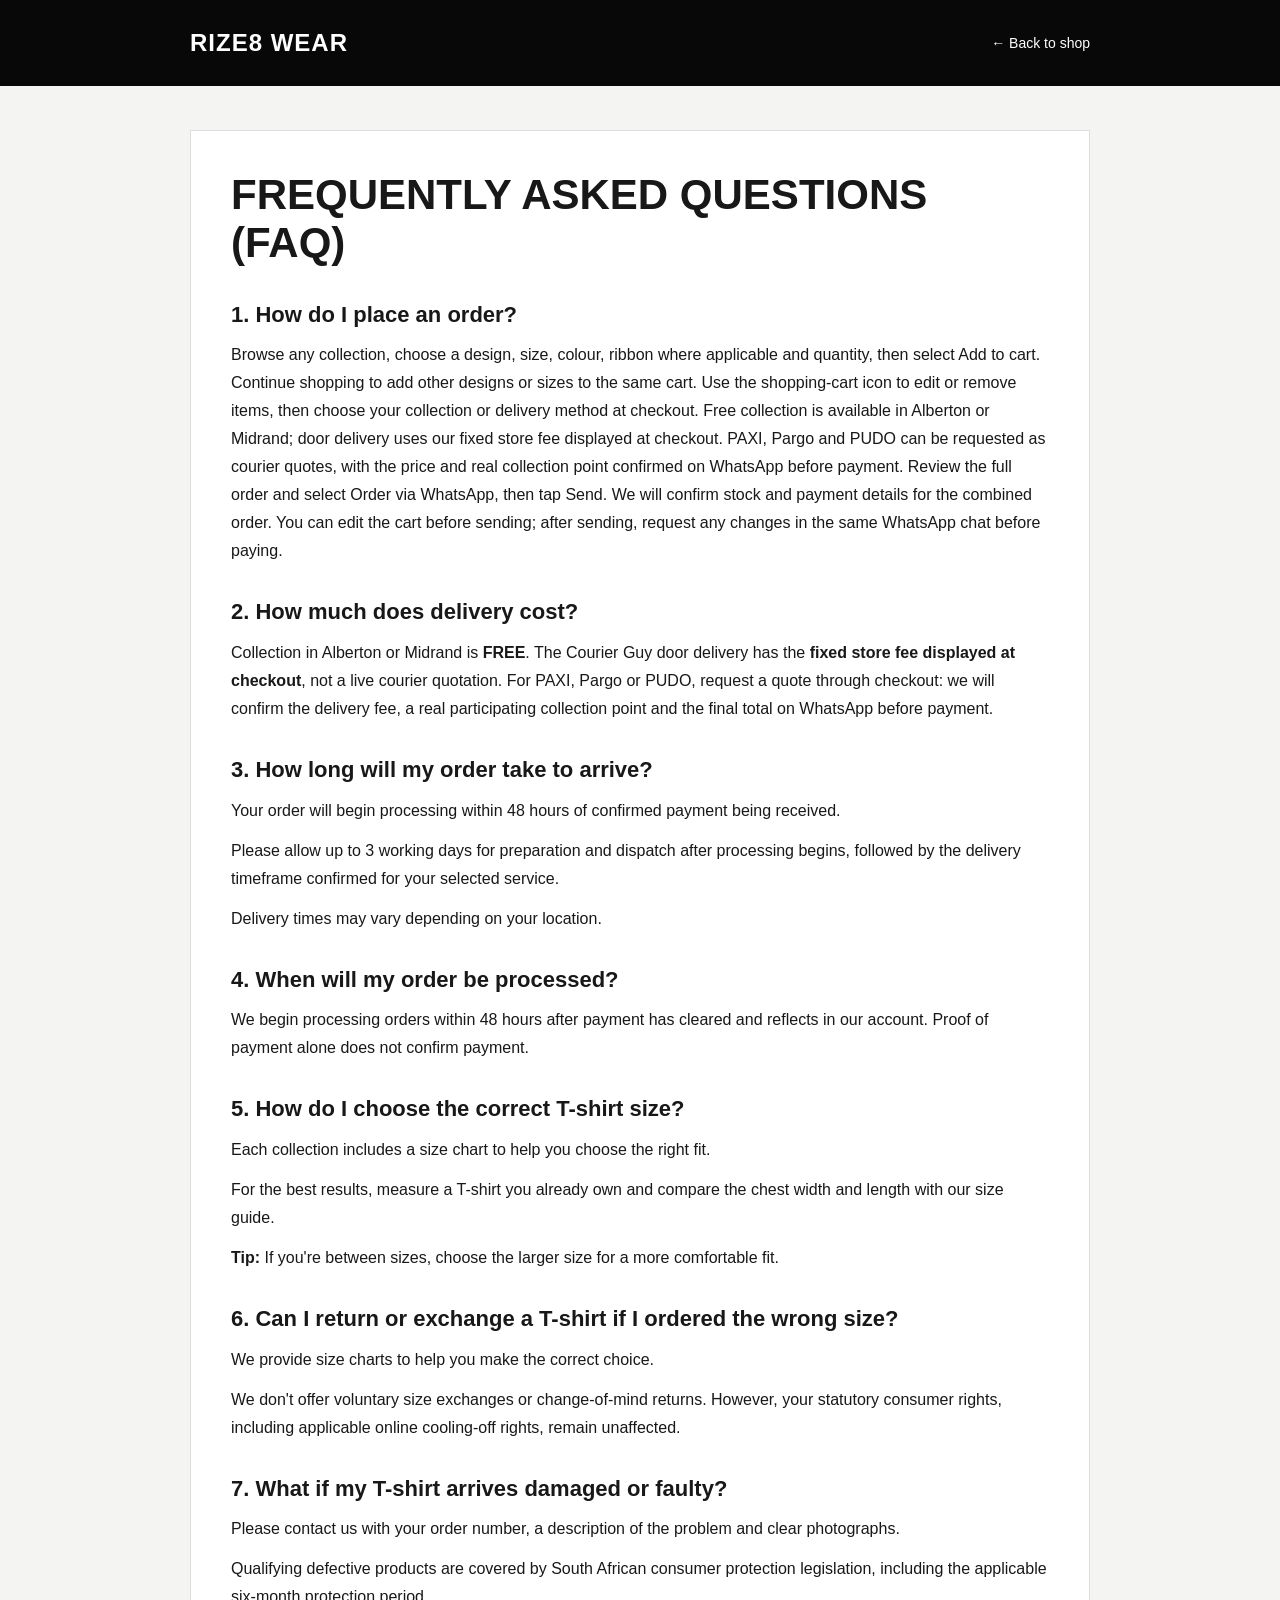
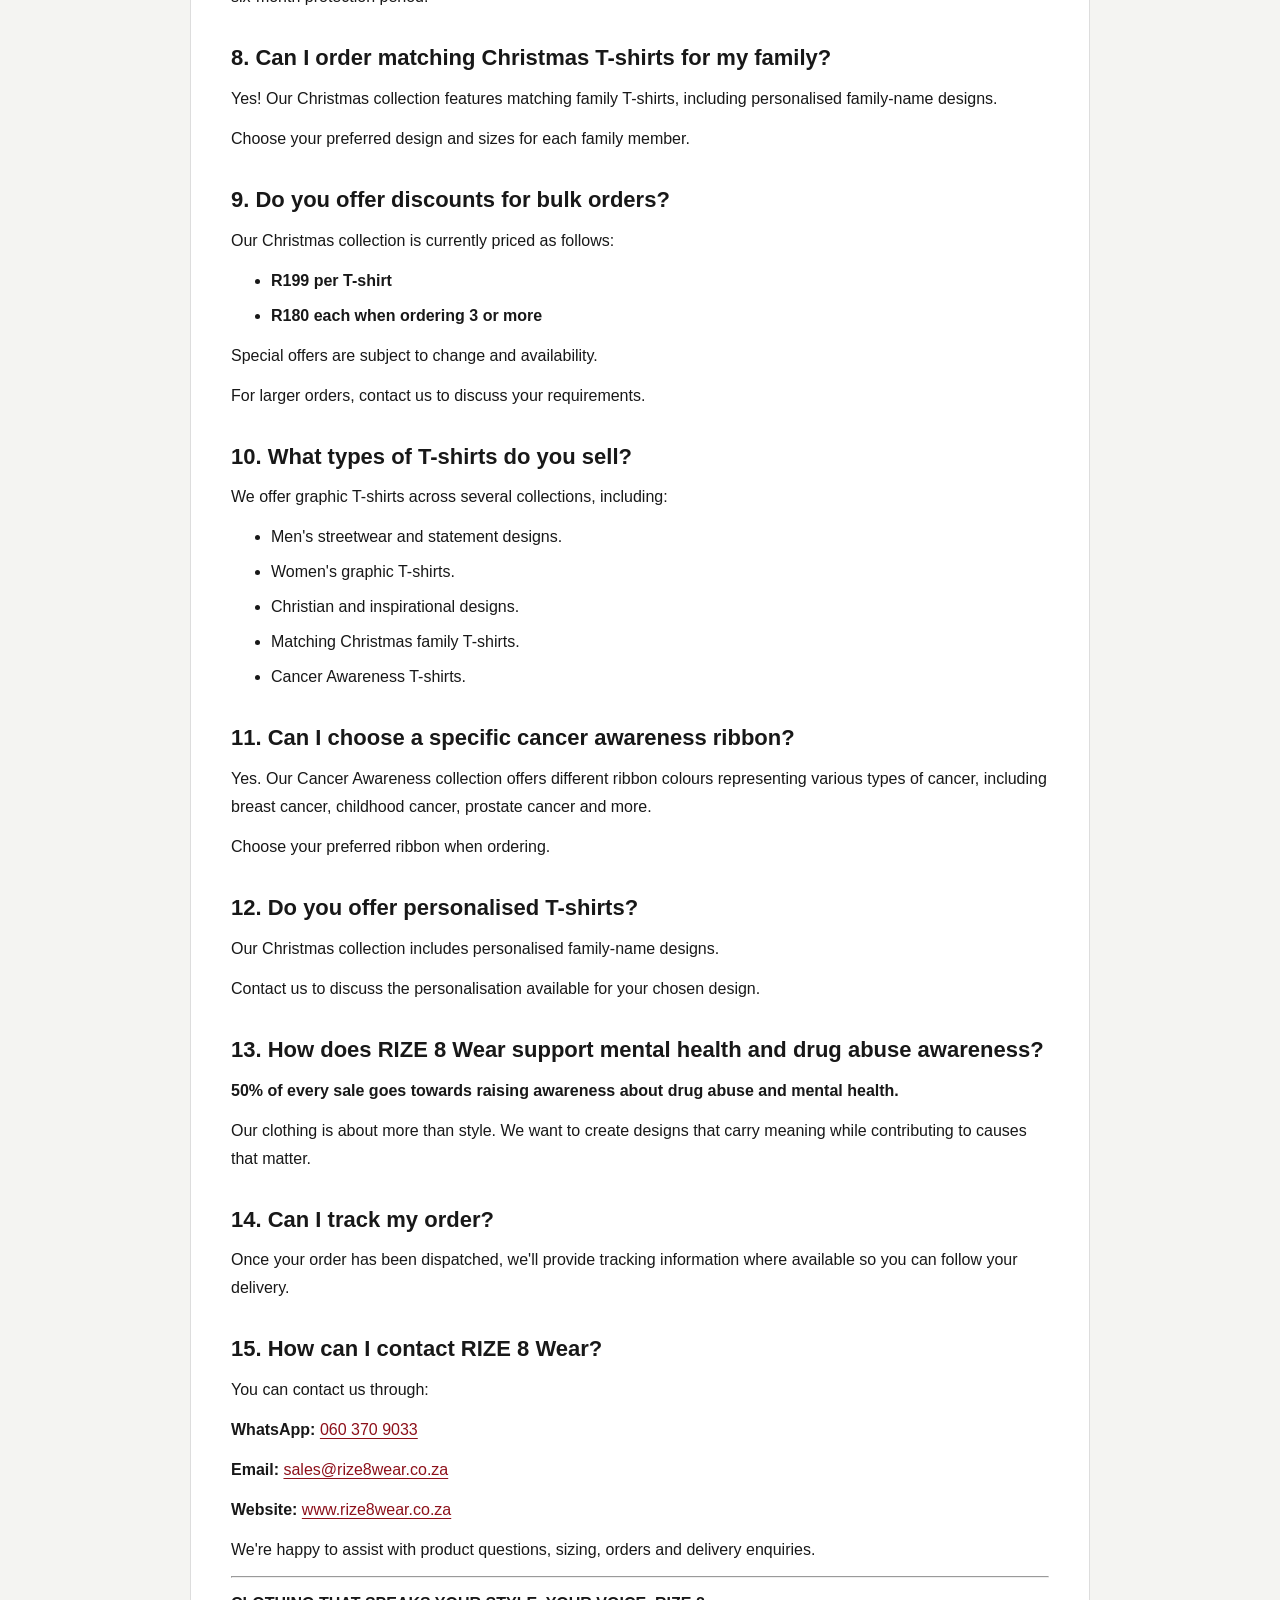
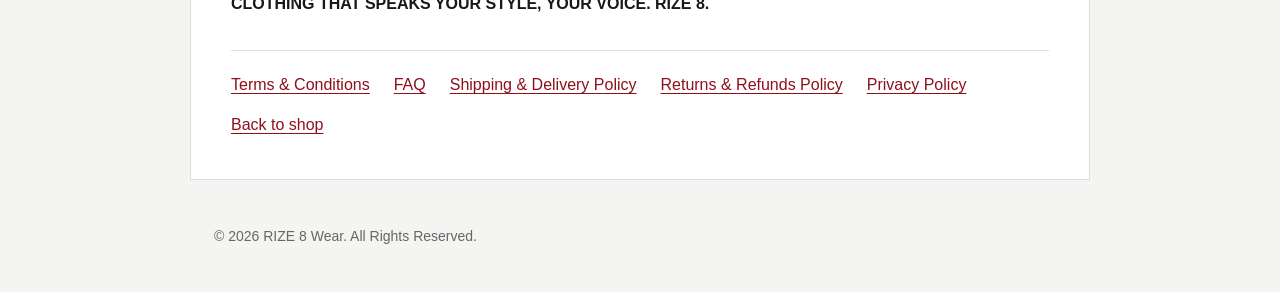
==== faq.html @ 7963e856 "Add free collection, fixed door delivery and courier quote requests" ====
<!doctype html>
<html lang="en"><head><meta charset="utf-8"><meta name="viewport" content="width=device-width, initial-scale=1"><meta name="description" content="Answers to common RIZE 8 Wear questions about orders, sizing, delivery and returns."><title>Frequently Asked Questions | RIZE 8 Wear</title><style>
    *{box-sizing:border-box}body{margin:0;background:#f4f4f2;color:#181818;font:16px/1.75 Arial,sans-serif}header{background:#080808;padding:22px max(24px,calc((100% - 900px)/2));display:flex;align-items:center;justify-content:space-between;gap:20px}header a{color:#fff;text-decoration:none}header .brand{font-size:24px;font-weight:900;letter-spacing:1px}header .back{font-size:14px}main{max-width:900px;margin:44px auto;padding:40px;background:#fff;border:1px solid #ddd}h1{font-size:clamp(32px,6vw,48px);line-height:1.15;margin:0 0 12px}h2{font-size:22px;line-height:1.35;margin:32px 0 10px}p,ul{margin:12px 0}a{color:#8d101a;text-underline-offset:3px}li{margin:7px 0}.updated{color:#666;font-size:14px}.contact{padding:18px 22px;background:#f4f4f2;border-left:4px solid #d21522}.contact p{margin:5px 0}footer{max-width:900px;margin:24px auto 44px;padding:0 24px;color:#666;font-size:14px}@media(max-width:650px){main{margin:20px 14px;padding:24px}header{padding:18px 20px}}
  h1{font-size:clamp(28px,5vw,42px)}.policy-nav{display:flex;flex-wrap:wrap;gap:12px 24px;margin-top:32px;padding-top:20px;border-top:1px solid #ddd}</style><!-- Meta Pixel Code -->
<script>
!function(f,b,e,v,n,t,s)
{if(f.fbq)return;n=f.fbq=function(){n.callMethod?
n.callMethod.apply(n,arguments):n.queue.push(arguments)};
if(!f._fbq)f._fbq=n;n.push=n;n.loaded=!0;n.version='2.0';
n.queue=[];t=b.createElement(e);t.async=!0;
t.src=v;s=b.getElementsByTagName(e)[0];
s.parentNode.insertBefore(t,s)}(window, document,'script',
'https://connect.facebook.net/en_US/fbevents.js');
fbq('init', '1928208843860853');
fbq('track', 'PageView');
</script>
<!-- End Meta Pixel Code -->
</head><body>
<noscript><img height="1" width="1" style="display:none" src="https://www.facebook.com/tr?id=1928208843860853&amp;ev=PageView&amp;noscript=1" alt=""></noscript><header><a class="brand" href="/">RIZE8 WEAR</a><a class="back" href="/">← Back to shop</a></header><main><h1>FREQUENTLY ASKED QUESTIONS (FAQ)</h1>
<h2>1. How do I place an order?</h2>
<p>Browse any collection, choose a design, size, colour, ribbon where applicable and quantity, then select Add to cart. Continue shopping to add other designs or sizes to the same cart. Use the shopping-cart icon to edit or remove items, then choose your collection or delivery method at checkout. Free collection is available in Alberton or Midrand; door delivery uses our fixed store fee displayed at checkout. PAXI, Pargo and PUDO can be requested as courier quotes, with the price and real collection point confirmed on WhatsApp before payment. Review the full order and select Order via WhatsApp, then tap Send. We will confirm stock and payment details for the combined order. You can edit the cart before sending; after sending, request any changes in the same WhatsApp chat before paying.</p>
<h2>2. How much does delivery cost?</h2>
<p>Collection in Alberton or Midrand is <strong>FREE</strong>. The Courier Guy door delivery has the <strong>fixed store fee displayed at checkout</strong>, not a live courier quotation. For PAXI, Pargo or PUDO, request a quote through checkout: we will confirm the delivery fee, a real participating collection point and the final total on WhatsApp before payment.</p>
<h2>3. How long will my order take to arrive?</h2>
<p>Your order will begin processing within 48 hours of confirmed payment being received.</p>
<p>Please allow up to 3 working days for preparation and dispatch after processing begins, followed by the delivery timeframe confirmed for your selected service.</p>
<p>Delivery times may vary depending on your location.</p>
<h2>4. When will my order be processed?</h2>
<p>We begin processing orders within 48 hours after payment has cleared and reflects in our account. Proof of payment alone does not confirm payment.</p>
<h2>5. How do I choose the correct T-shirt size?</h2>
<p>Each collection includes a size chart to help you choose the right fit.</p>
<p>For the best results, measure a T-shirt you already own and compare the chest width and length with our size guide.</p>
<p><strong>Tip:</strong> If you're between sizes, choose the larger size for a more comfortable fit.</p>
<h2>6. Can I return or exchange a T-shirt if I ordered the wrong size?</h2>
<p>We provide size charts to help you make the correct choice.</p>
<p>We don't offer voluntary size exchanges or change-of-mind returns. However, your statutory consumer rights, including applicable online cooling-off rights, remain unaffected.</p>
<h2>7. What if my T-shirt arrives damaged or faulty?</h2>
<p>Please contact us with your order number, a description of the problem and clear photographs.</p>
<p>Qualifying defective products are covered by South African consumer protection legislation, including the applicable six-month protection period.</p>
<h2>8. Can I order matching Christmas T-shirts for my family?</h2>
<p>Yes! Our Christmas collection features matching family T-shirts, including personalised family-name designs.</p>
<p>Choose your preferred design and sizes for each family member.</p>
<h2>9. Do you offer discounts for bulk orders?</h2>
<p>Our Christmas collection is currently priced as follows:</p>
<ul><li><strong>R199 per T-shirt</strong></li><li><strong>R180 each when ordering 3 or more</strong></li></ul>
<p>Special offers are subject to change and availability.</p>
<p>For larger orders, contact us to discuss your requirements.</p>
<h2>10. What types of T-shirts do you sell?</h2>
<p>We offer graphic T-shirts across several collections, including:</p>
<ul><li>Men's streetwear and statement designs.</li><li>Women's graphic T-shirts.</li><li>Christian and inspirational designs.</li><li>Matching Christmas family T-shirts.</li><li>Cancer Awareness T-shirts.</li></ul>
<h2>11. Can I choose a specific cancer awareness ribbon?</h2>
<p>Yes. Our Cancer Awareness collection offers different ribbon colours representing various types of cancer, including breast cancer, childhood cancer, prostate cancer and more.</p>
<p>Choose your preferred ribbon when ordering.</p>
<h2>12. Do you offer personalised T-shirts?</h2>
<p>Our Christmas collection includes personalised family-name designs.</p>
<p>Contact us to discuss the personalisation available for your chosen design.</p>
<h2>13. How does RIZE 8 Wear support mental health and drug abuse awareness?</h2>
<p><strong>50% of every sale goes towards raising awareness about drug abuse and mental health.</strong></p>
<p>Our clothing is about more than style. We want to create designs that carry meaning while contributing to causes that matter.</p>
<h2>14. Can I track my order?</h2>
<p>Once your order has been dispatched, we'll provide tracking information where available so you can follow your delivery.</p>
<h2>15. How can I contact RIZE 8 Wear?</h2>
<p>You can contact us through:</p>
<p><strong>WhatsApp:</strong> <a href="https://wa.me/27603709033">060 370 9033</a></p>
<p><strong>Email:</strong> <a href="mailto:sales@rize8wear.co.za">sales@rize8wear.co.za</a></p>
<p><strong>Website:</strong> <a href="https://www.rize8wear.co.za">www.rize8wear.co.za</a></p>
<p>We're happy to assist with product questions, sizing, orders and delivery enquiries.</p>
<hr>
<p><strong>CLOTHING THAT SPEAKS YOUR STYLE, YOUR VOICE. RIZE 8.</strong></p><nav class="policy-nav" aria-label="Policy navigation"><a href="terms.html">Terms &amp; Conditions</a><a href="faq.html">FAQ</a><a href="shipping.html">Shipping &amp; Delivery Policy</a><a href="returns.html">Returns &amp; Refunds Policy</a><a href="privacy.html">Privacy Policy</a><a href="/">Back to shop</a></nav></main><footer>© 2026 RIZE 8 Wear. All Rights Reserved.</footer></body></html>
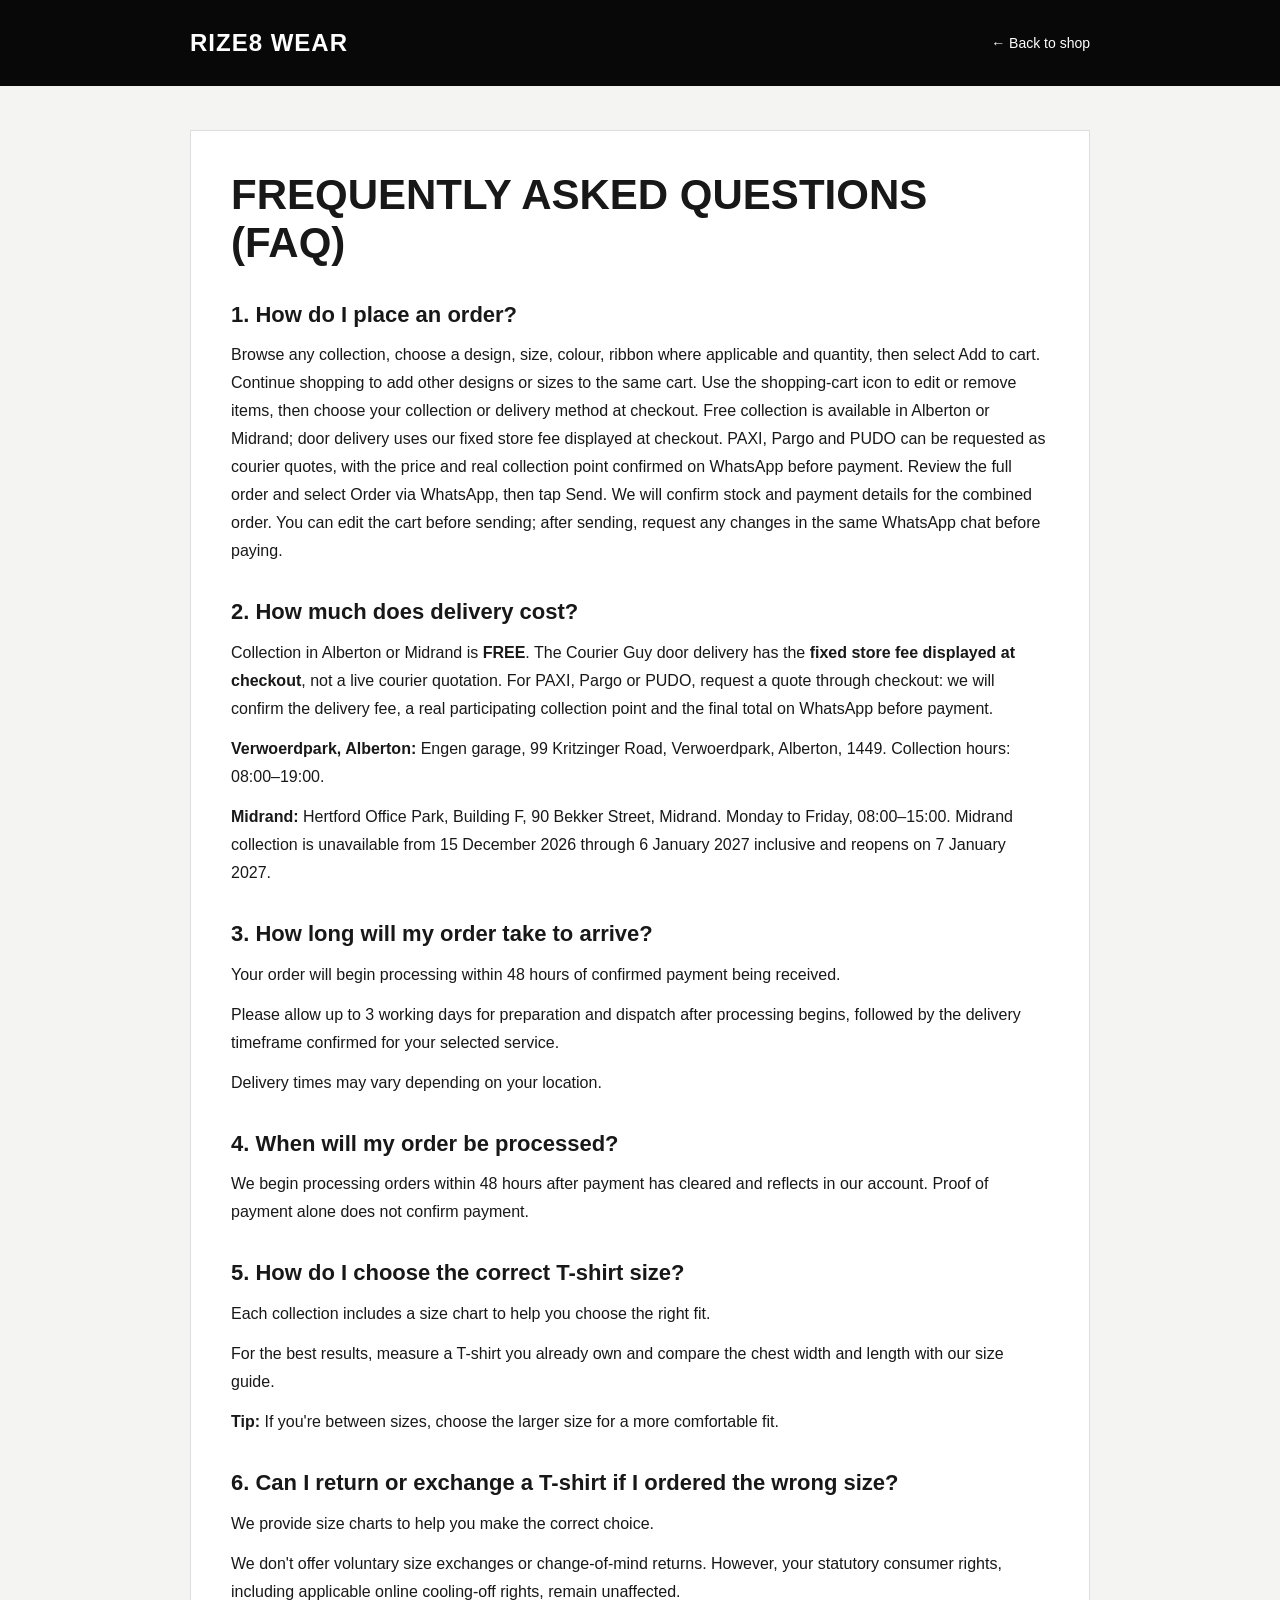
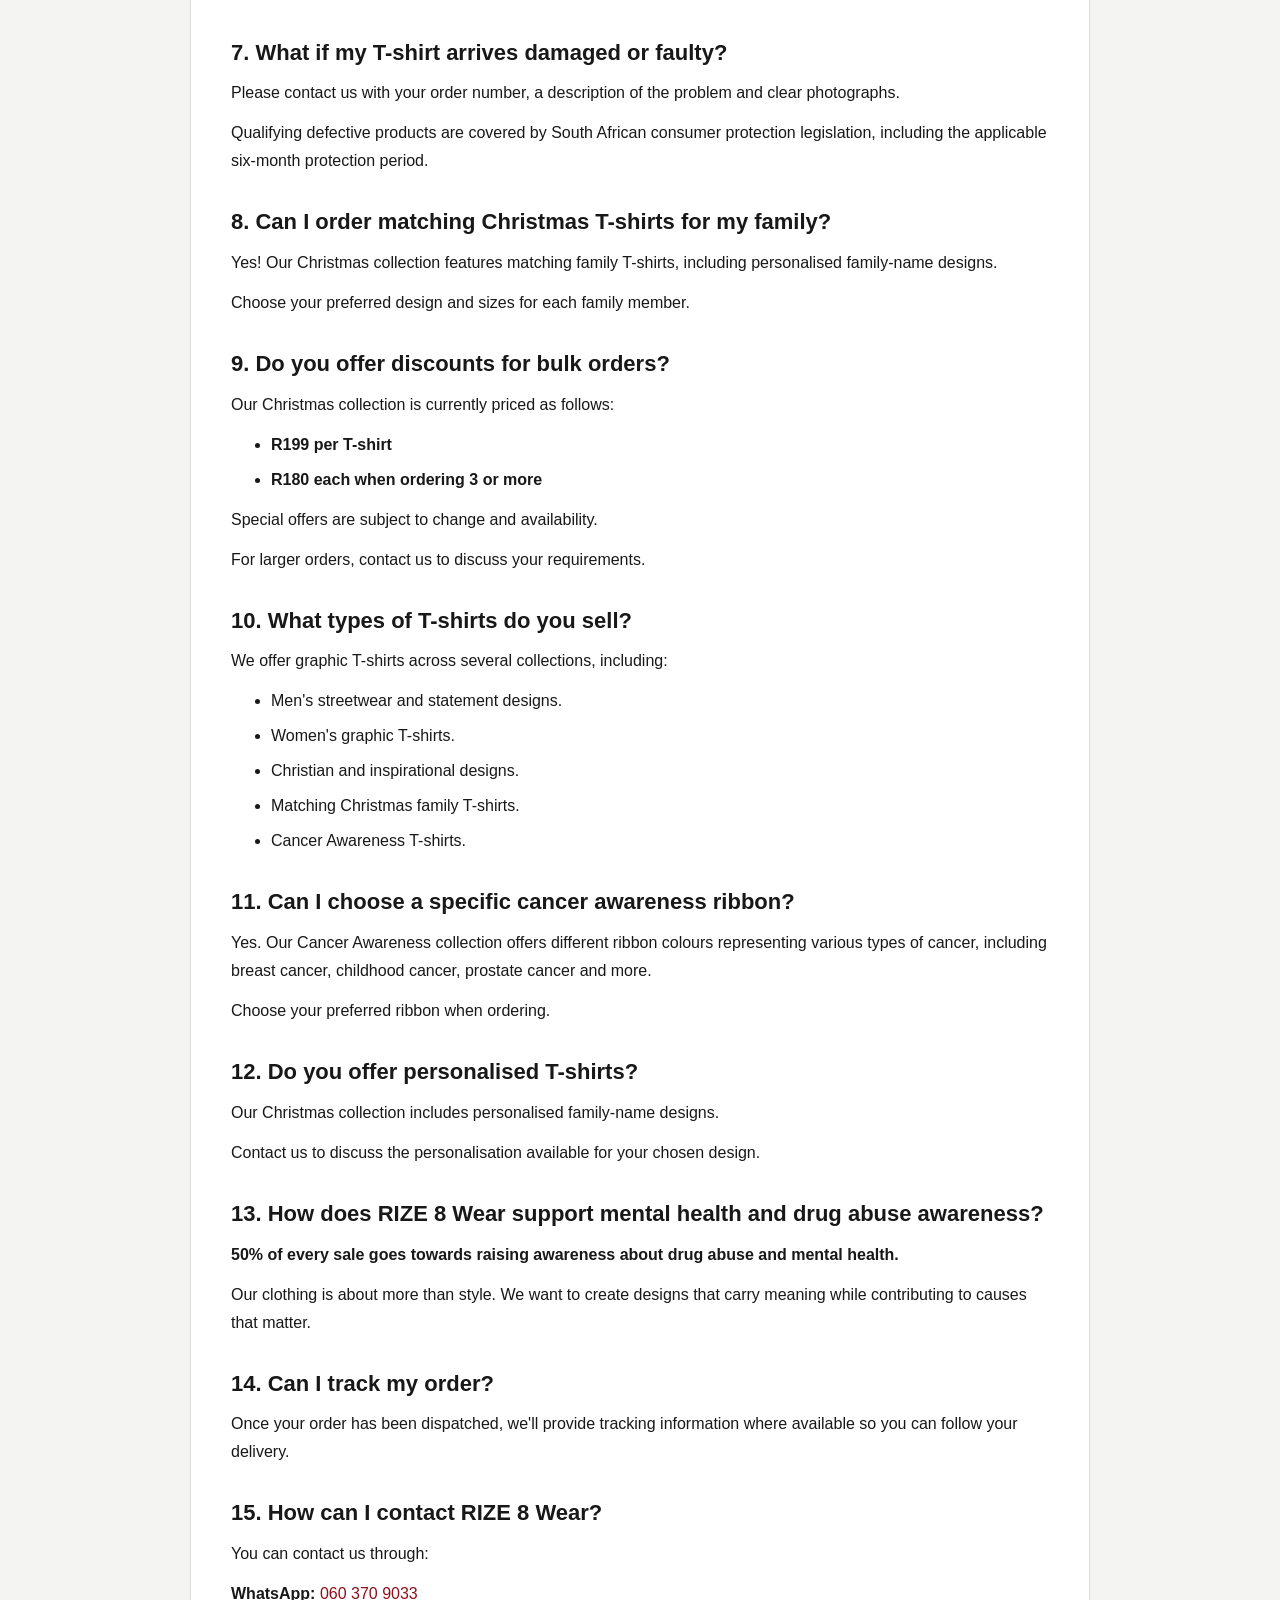
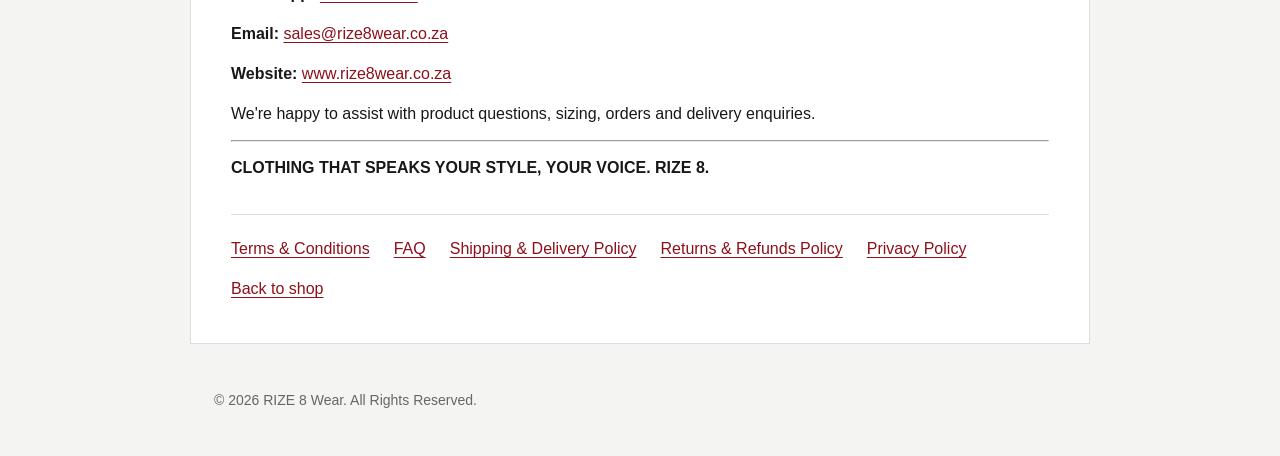
==== commit 33b36feb: "Add collection addresses, hours and Midrand holiday closure" ====
--- a/faq.html
+++ b/faq.html
@@ -21,6 +21,7 @@
 <p>Browse any collection, choose a design, size, colour, ribbon where applicable and quantity, then select Add to cart. Continue shopping to add other designs or sizes to the same cart. Use the shopping-cart icon to edit or remove items, then choose your collection or delivery method at checkout. Free collection is available in Alberton or Midrand; door delivery uses our fixed store fee displayed at checkout. PAXI, Pargo and PUDO can be requested as courier quotes, with the price and real collection point confirmed on WhatsApp before payment. Review the full order and select Order via WhatsApp, then tap Send. We will confirm stock and payment details for the combined order. You can edit the cart before sending; after sending, request any changes in the same WhatsApp chat before paying.</p>
 <h2>2. How much does delivery cost?</h2>
 <p>Collection in Alberton or Midrand is <strong>FREE</strong>. The Courier Guy door delivery has the <strong>fixed store fee displayed at checkout</strong>, not a live courier quotation. For PAXI, Pargo or PUDO, request a quote through checkout: we will confirm the delivery fee, a real participating collection point and the final total on WhatsApp before payment.</p>
+<p><strong>Verwoerdpark, Alberton:</strong> Engen garage, 99 Kritzinger Road, Verwoerdpark, Alberton, 1449. Collection hours: 08:00–19:00.</p><p><strong>Midrand:</strong> Hertford Office Park, Building F, 90 Bekker Street, Midrand. Monday to Friday, 08:00–15:00. Midrand collection is unavailable from 15 December 2026 through 6 January 2027 inclusive and reopens on 7 January 2027.</p>
 <h2>3. How long will my order take to arrive?</h2>
 <p>Your order will begin processing within 48 hours of confirmed payment being received.</p>
 <p>Please allow up to 3 working days for preparation and dispatch after processing begins, followed by the delivery timeframe confirmed for your selected service.</p>
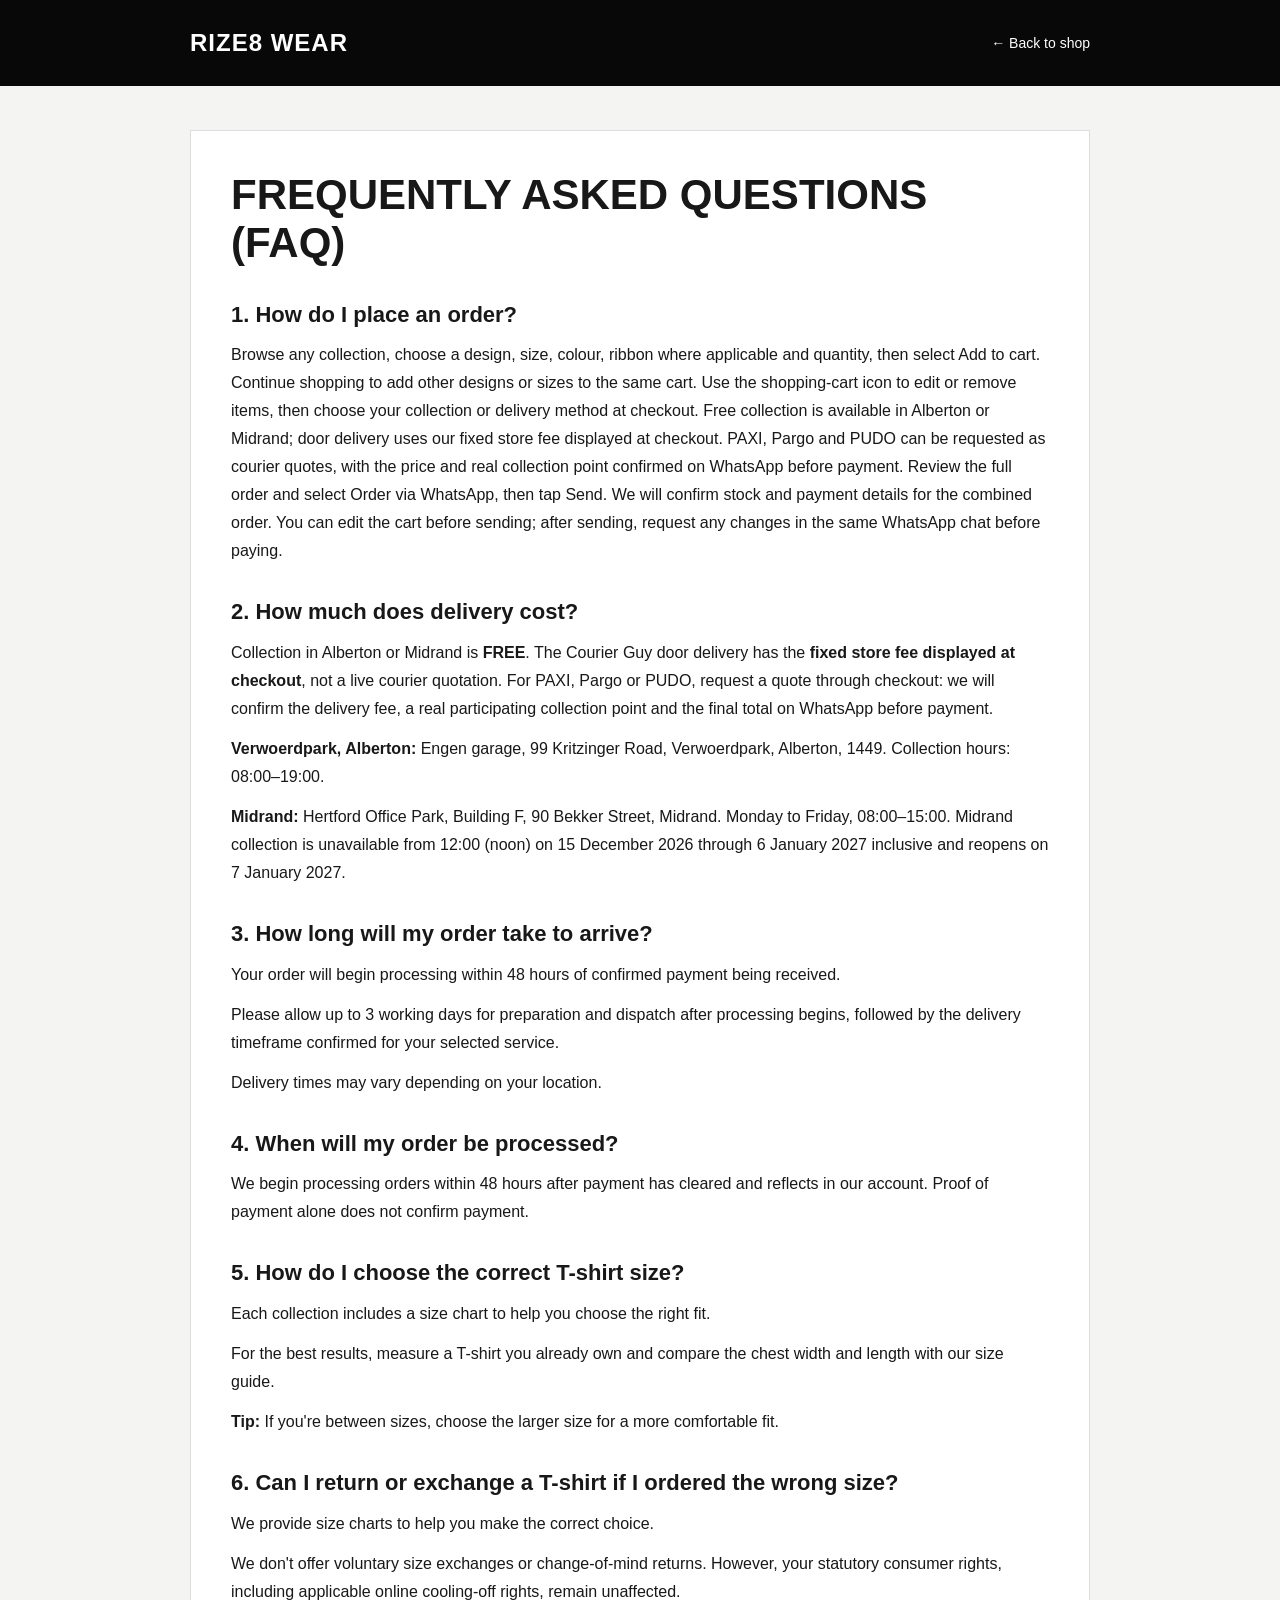
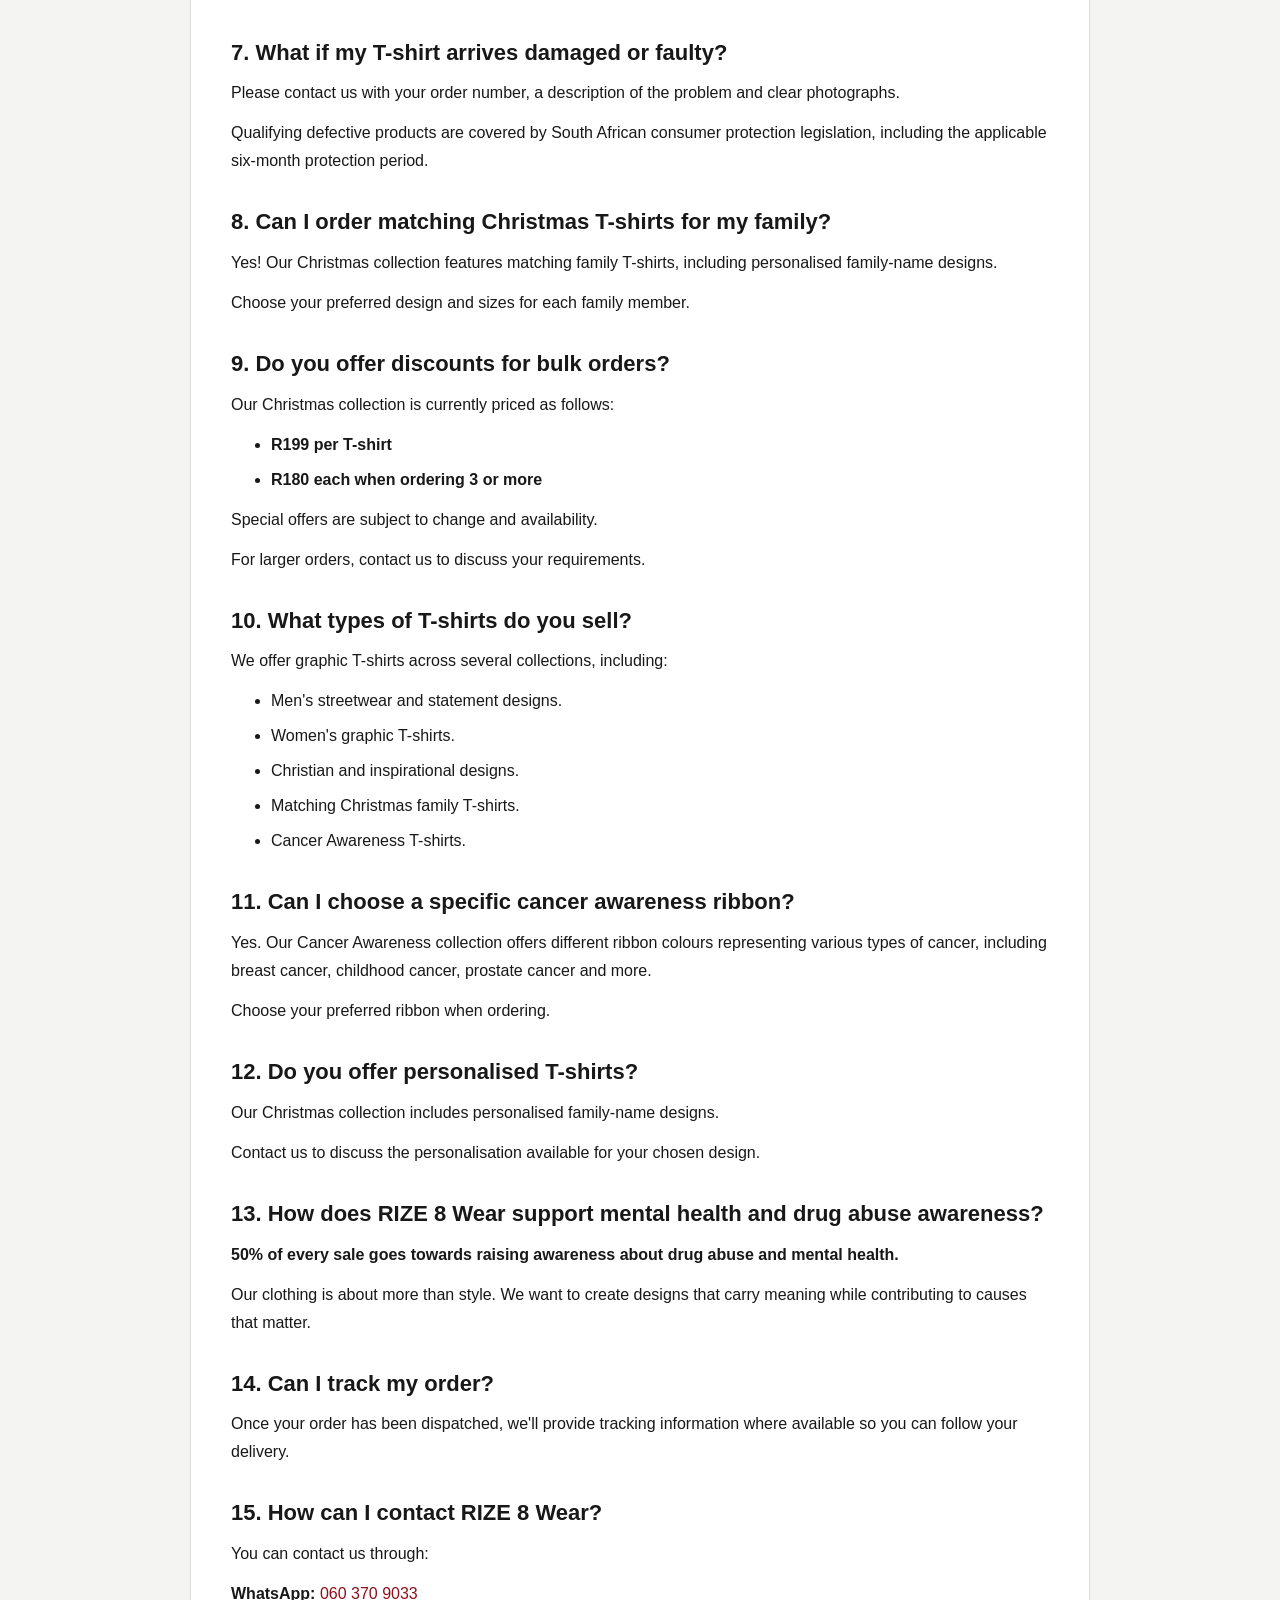
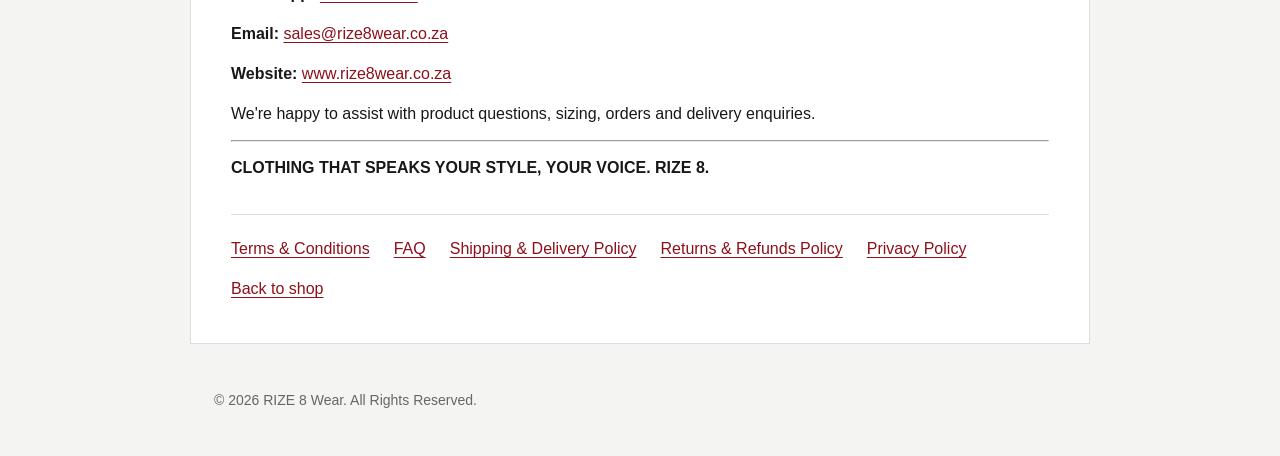
==== commit 59e73c19: "Start Midrand holiday closure at noon on 15 December" ====
--- a/faq.html
+++ b/faq.html
@@ -21,7 +21,7 @@
 <p>Browse any collection, choose a design, size, colour, ribbon where applicable and quantity, then select Add to cart. Continue shopping to add other designs or sizes to the same cart. Use the shopping-cart icon to edit or remove items, then choose your collection or delivery method at checkout. Free collection is available in Alberton or Midrand; door delivery uses our fixed store fee displayed at checkout. PAXI, Pargo and PUDO can be requested as courier quotes, with the price and real collection point confirmed on WhatsApp before payment. Review the full order and select Order via WhatsApp, then tap Send. We will confirm stock and payment details for the combined order. You can edit the cart before sending; after sending, request any changes in the same WhatsApp chat before paying.</p>
 <h2>2. How much does delivery cost?</h2>
 <p>Collection in Alberton or Midrand is <strong>FREE</strong>. The Courier Guy door delivery has the <strong>fixed store fee displayed at checkout</strong>, not a live courier quotation. For PAXI, Pargo or PUDO, request a quote through checkout: we will confirm the delivery fee, a real participating collection point and the final total on WhatsApp before payment.</p>
-<p><strong>Verwoerdpark, Alberton:</strong> Engen garage, 99 Kritzinger Road, Verwoerdpark, Alberton, 1449. Collection hours: 08:00–19:00.</p><p><strong>Midrand:</strong> Hertford Office Park, Building F, 90 Bekker Street, Midrand. Monday to Friday, 08:00–15:00. Midrand collection is unavailable from 15 December 2026 through 6 January 2027 inclusive and reopens on 7 January 2027.</p>
+<p><strong>Verwoerdpark, Alberton:</strong> Engen garage, 99 Kritzinger Road, Verwoerdpark, Alberton, 1449. Collection hours: 08:00–19:00.</p><p><strong>Midrand:</strong> Hertford Office Park, Building F, 90 Bekker Street, Midrand. Monday to Friday, 08:00–15:00. Midrand collection is unavailable from 12:00 (noon) on 15 December 2026 through 6 January 2027 inclusive and reopens on 7 January 2027.</p>
 <h2>3. How long will my order take to arrive?</h2>
 <p>Your order will begin processing within 48 hours of confirmed payment being received.</p>
 <p>Please allow up to 3 working days for preparation and dispatch after processing begins, followed by the delivery timeframe confirmed for your selected service.</p>
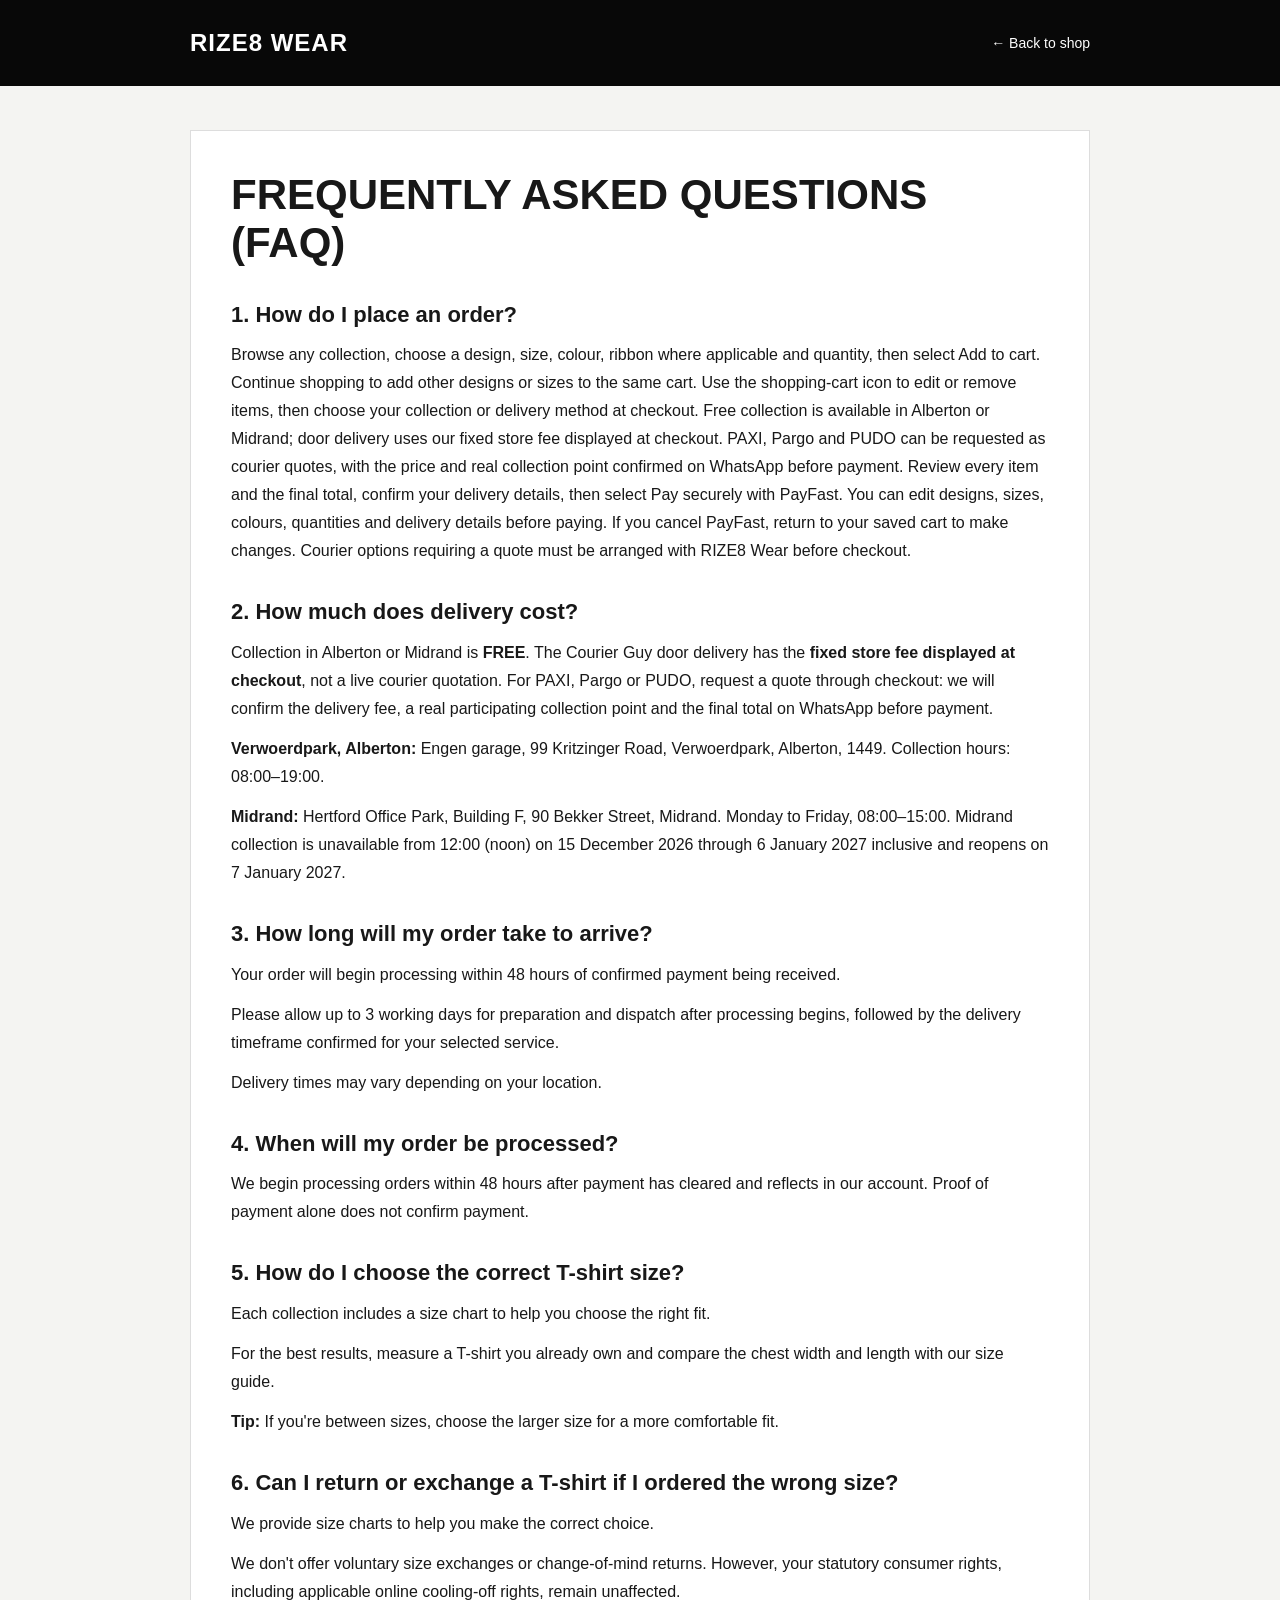
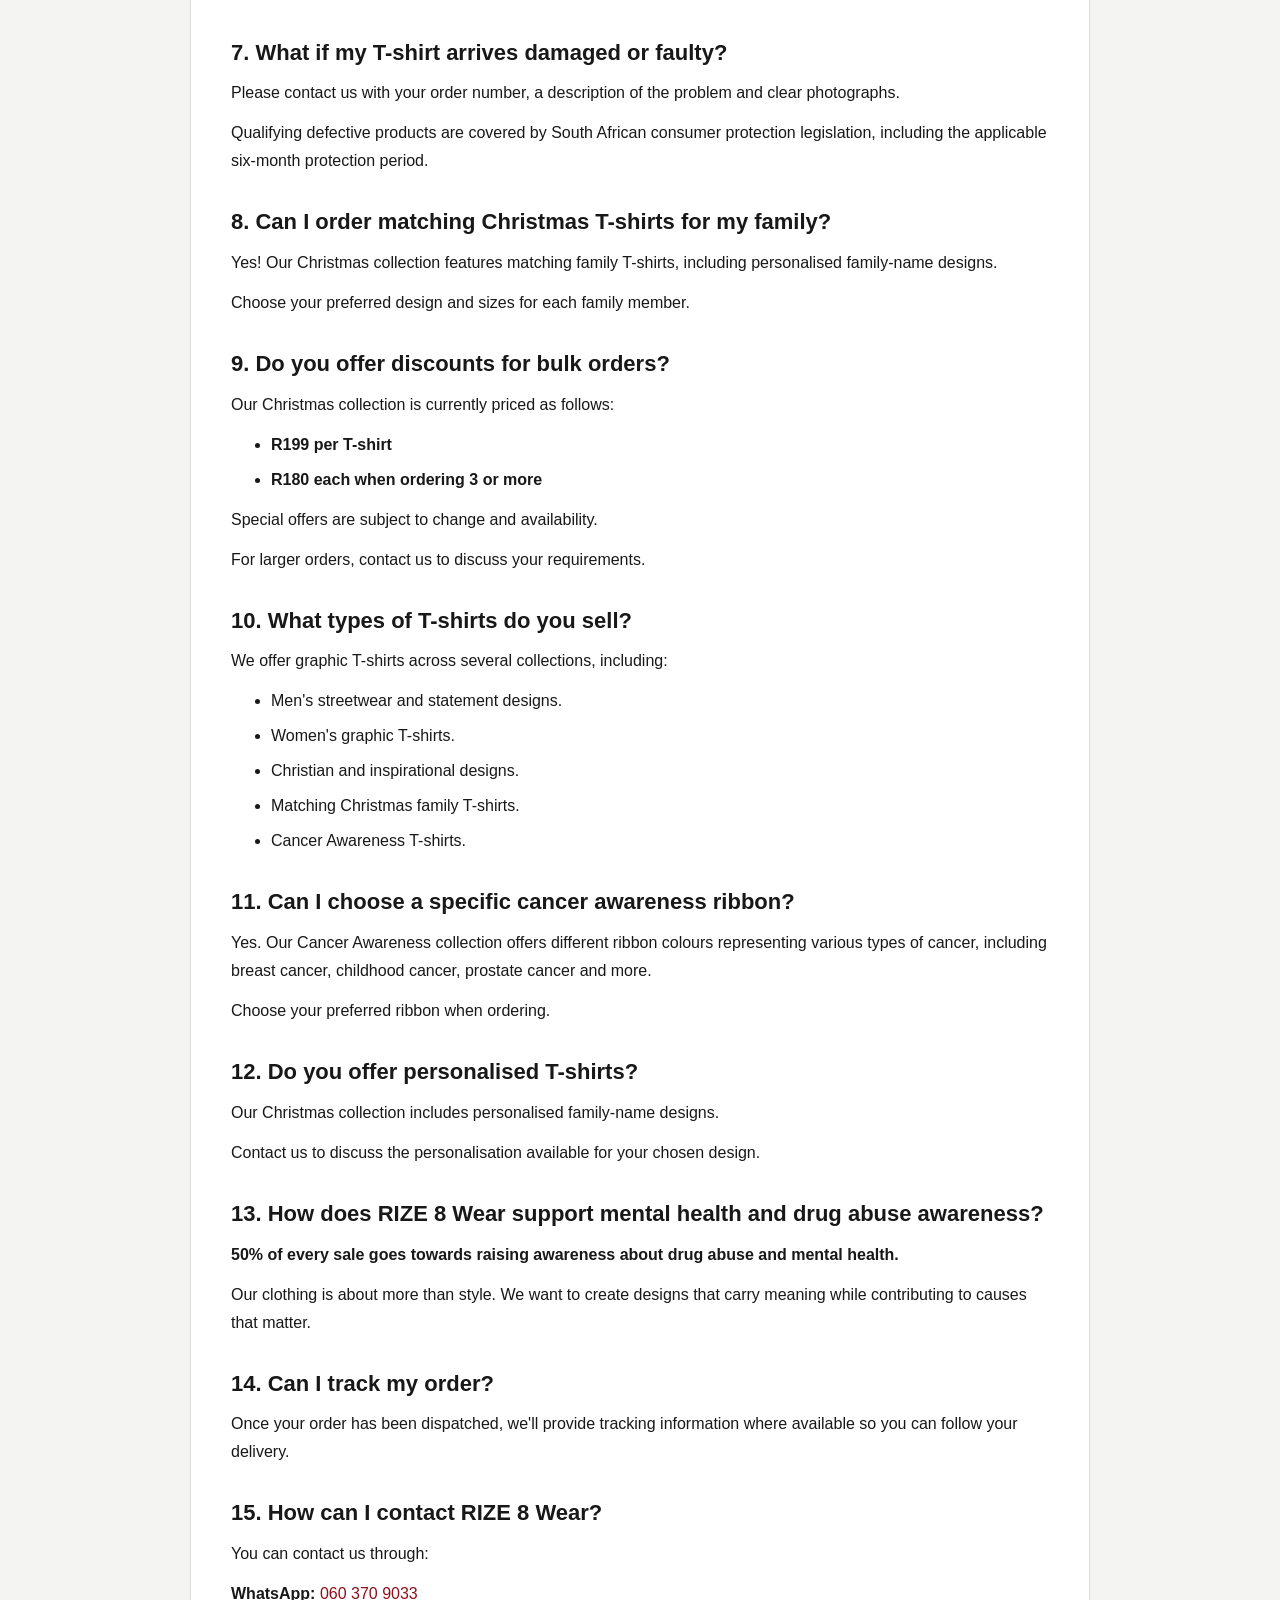
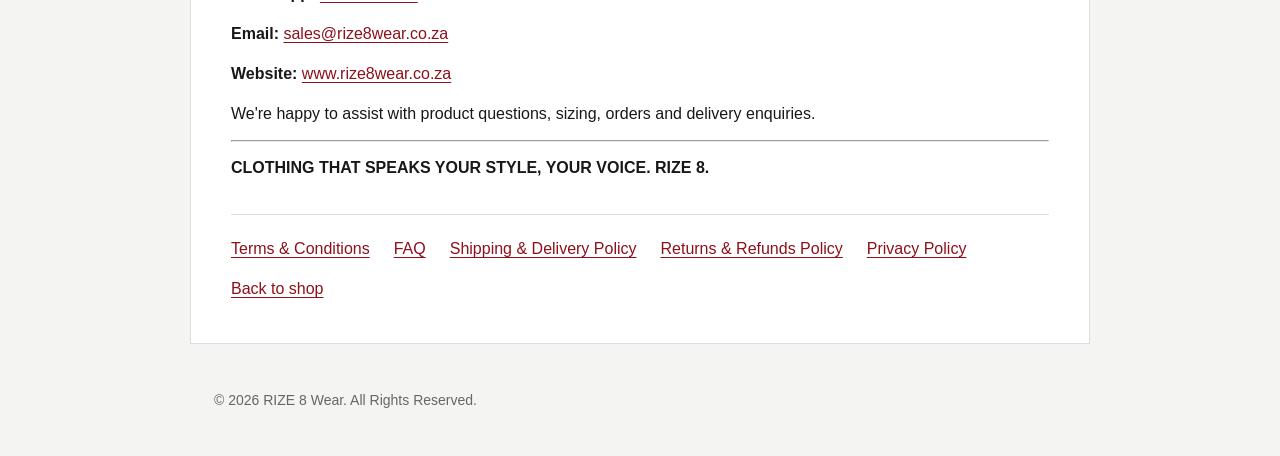
==== commit 285ddf09: "Activate shared PayFast checkout with editable cart and verified payment status" ====
--- a/faq.html
+++ b/faq.html
@@ -18,7 +18,7 @@
 </head><body>
 <noscript><img height="1" width="1" style="display:none" src="https://www.facebook.com/tr?id=1928208843860853&amp;ev=PageView&amp;noscript=1" alt=""></noscript><header><a class="brand" href="/">RIZE8 WEAR</a><a class="back" href="/">← Back to shop</a></header><main><h1>FREQUENTLY ASKED QUESTIONS (FAQ)</h1>
 <h2>1. How do I place an order?</h2>
-<p>Browse any collection, choose a design, size, colour, ribbon where applicable and quantity, then select Add to cart. Continue shopping to add other designs or sizes to the same cart. Use the shopping-cart icon to edit or remove items, then choose your collection or delivery method at checkout. Free collection is available in Alberton or Midrand; door delivery uses our fixed store fee displayed at checkout. PAXI, Pargo and PUDO can be requested as courier quotes, with the price and real collection point confirmed on WhatsApp before payment. Review the full order and select Order via WhatsApp, then tap Send. We will confirm stock and payment details for the combined order. You can edit the cart before sending; after sending, request any changes in the same WhatsApp chat before paying.</p>
+<p>Browse any collection, choose a design, size, colour, ribbon where applicable and quantity, then select Add to cart. Continue shopping to add other designs or sizes to the same cart. Use the shopping-cart icon to edit or remove items, then choose your collection or delivery method at checkout. Free collection is available in Alberton or Midrand; door delivery uses our fixed store fee displayed at checkout. PAXI, Pargo and PUDO can be requested as courier quotes, with the price and real collection point confirmed on WhatsApp before payment. Review every item and the final total, confirm your delivery details, then select Pay securely with PayFast. You can edit designs, sizes, colours, quantities and delivery details before paying. If you cancel PayFast, return to your saved cart to make changes. Courier options requiring a quote must be arranged with RIZE8 Wear before checkout.</p>
 <h2>2. How much does delivery cost?</h2>
 <p>Collection in Alberton or Midrand is <strong>FREE</strong>. The Courier Guy door delivery has the <strong>fixed store fee displayed at checkout</strong>, not a live courier quotation. For PAXI, Pargo or PUDO, request a quote through checkout: we will confirm the delivery fee, a real participating collection point and the final total on WhatsApp before payment.</p>
 <p><strong>Verwoerdpark, Alberton:</strong> Engen garage, 99 Kritzinger Road, Verwoerdpark, Alberton, 1449. Collection hours: 08:00–19:00.</p><p><strong>Midrand:</strong> Hertford Office Park, Building F, 90 Bekker Street, Midrand. Monday to Friday, 08:00–15:00. Midrand collection is unavailable from 12:00 (noon) on 15 December 2026 through 6 January 2027 inclusive and reopens on 7 January 2027.</p>
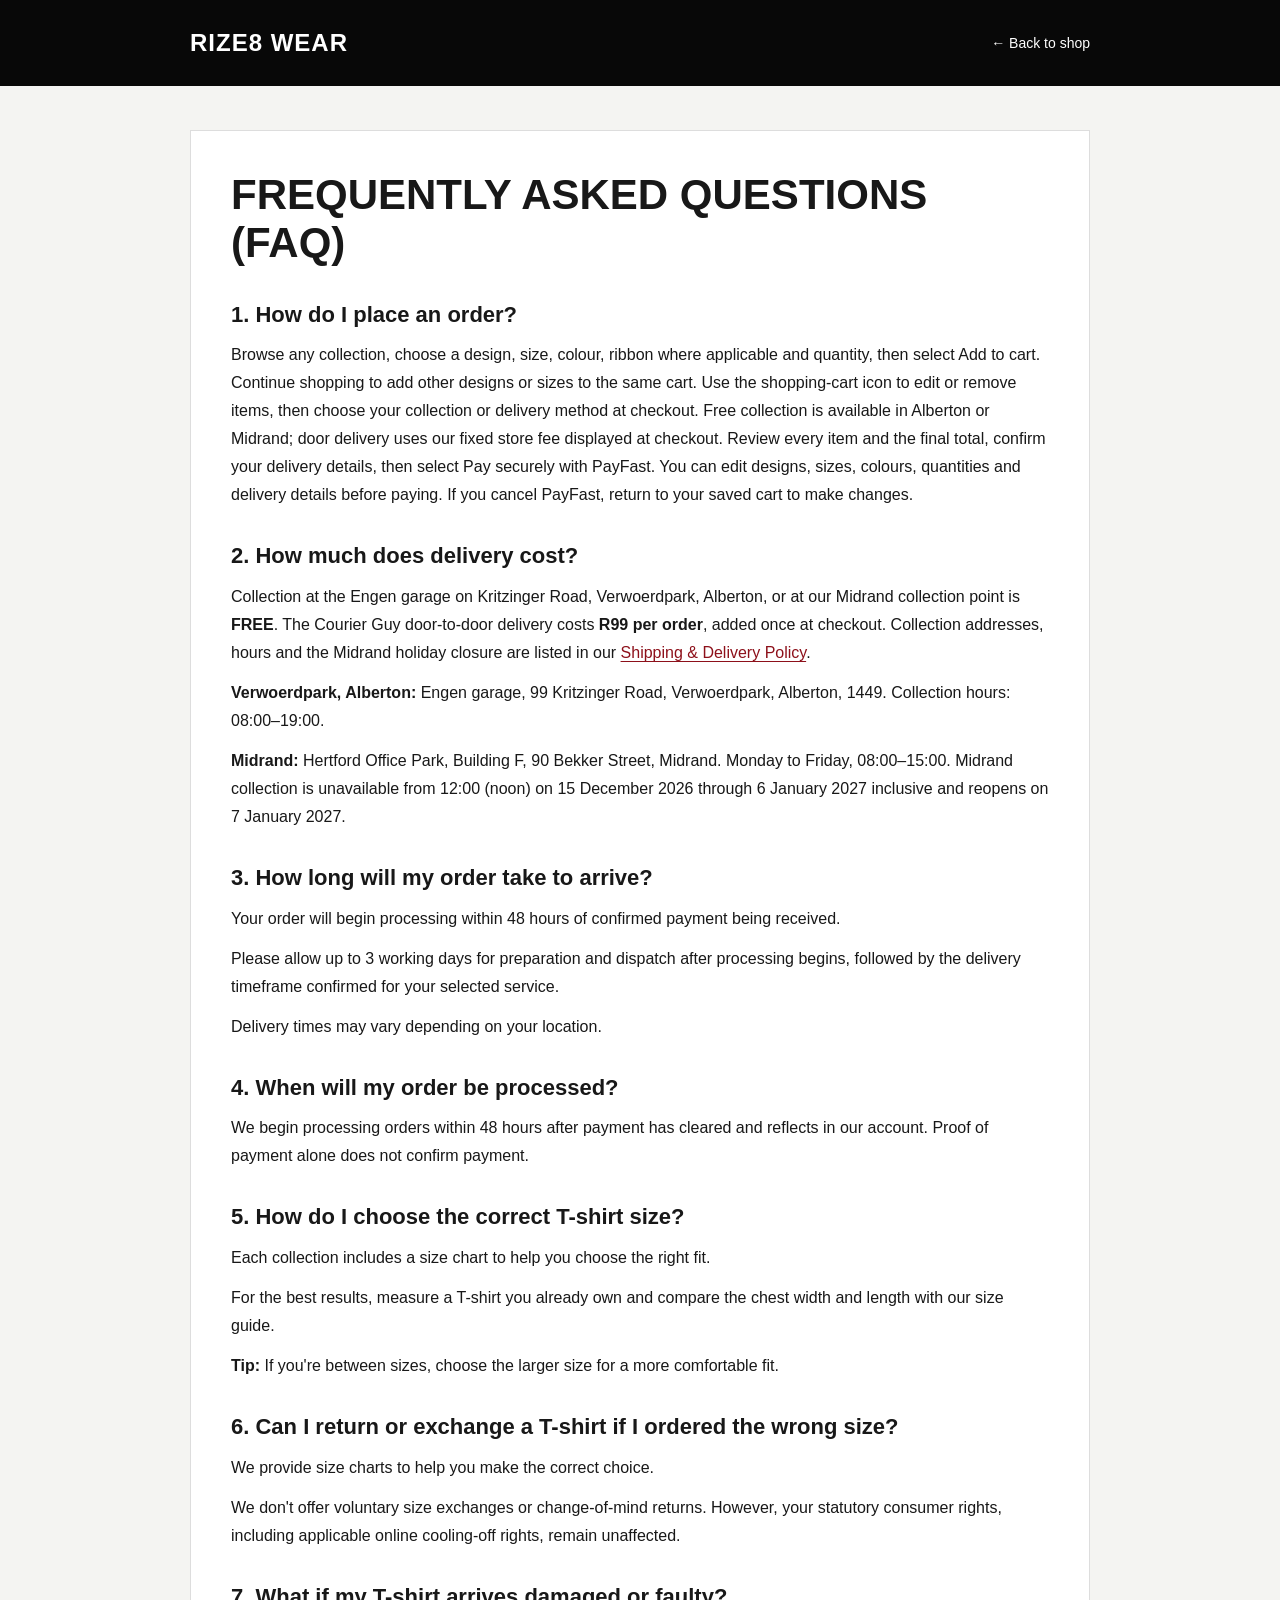
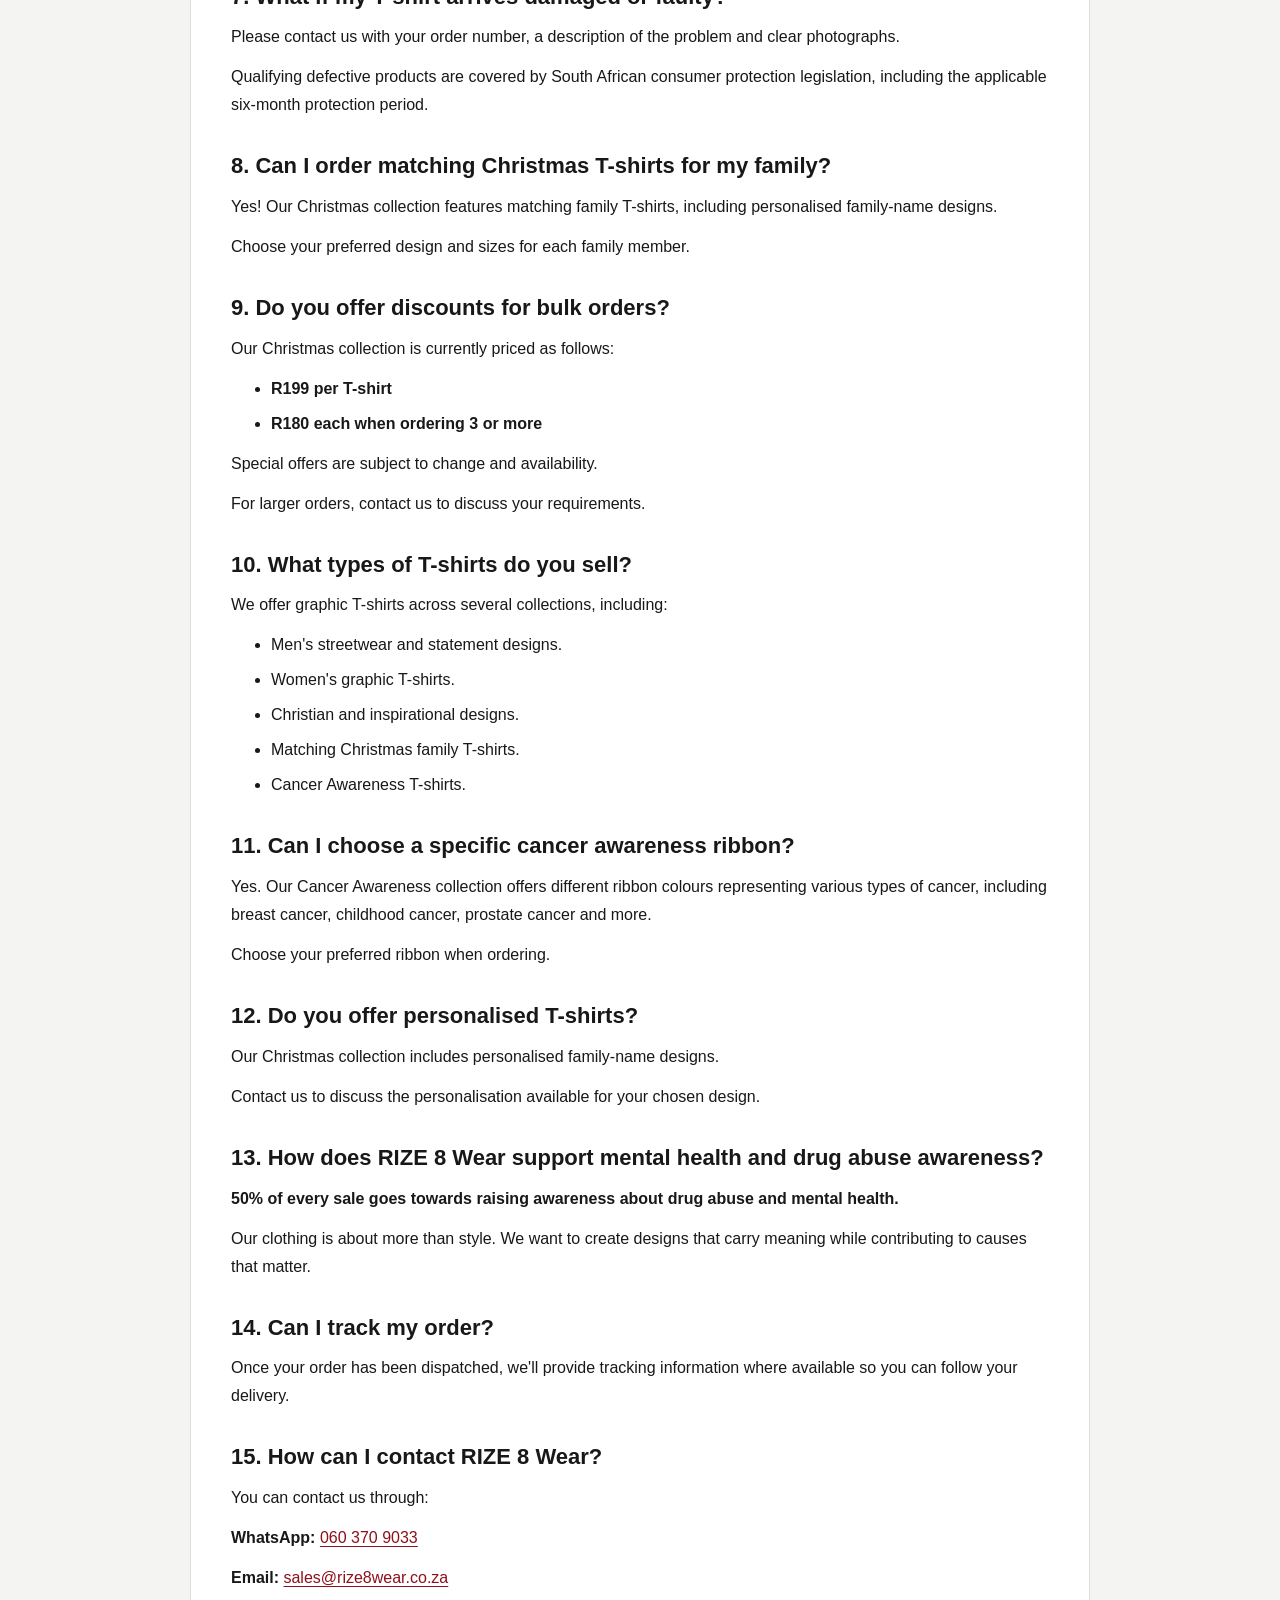
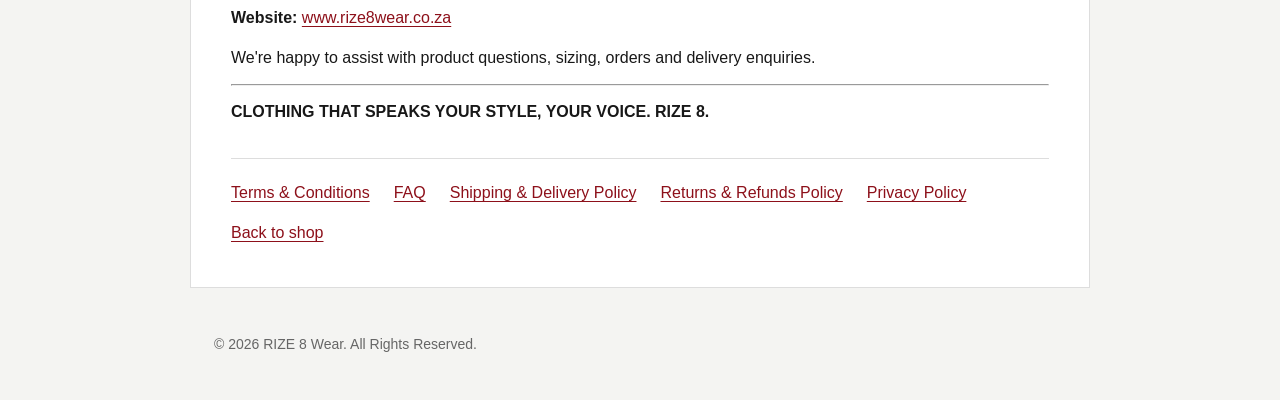
==== commit e1fc95a7: "Keep door delivery and two free collection options" ====
--- a/faq.html
+++ b/faq.html
@@ -18,9 +18,9 @@
 </head><body>
 <noscript><img height="1" width="1" style="display:none" src="https://www.facebook.com/tr?id=1928208843860853&amp;ev=PageView&amp;noscript=1" alt=""></noscript><header><a class="brand" href="/">RIZE8 WEAR</a><a class="back" href="/">← Back to shop</a></header><main><h1>FREQUENTLY ASKED QUESTIONS (FAQ)</h1>
 <h2>1. How do I place an order?</h2>
-<p>Browse any collection, choose a design, size, colour, ribbon where applicable and quantity, then select Add to cart. Continue shopping to add other designs or sizes to the same cart. Use the shopping-cart icon to edit or remove items, then choose your collection or delivery method at checkout. Free collection is available in Alberton or Midrand; door delivery uses our fixed store fee displayed at checkout. PAXI, Pargo and PUDO can be requested as courier quotes, with the price and real collection point confirmed on WhatsApp before payment. Review every item and the final total, confirm your delivery details, then select Pay securely with PayFast. You can edit designs, sizes, colours, quantities and delivery details before paying. If you cancel PayFast, return to your saved cart to make changes. Courier options requiring a quote must be arranged with RIZE8 Wear before checkout.</p>
+<p>Browse any collection, choose a design, size, colour, ribbon where applicable and quantity, then select Add to cart. Continue shopping to add other designs or sizes to the same cart. Use the shopping-cart icon to edit or remove items, then choose your collection or delivery method at checkout. Free collection is available in Alberton or Midrand; door delivery uses our fixed store fee displayed at checkout. Review every item and the final total, confirm your delivery details, then select Pay securely with PayFast. You can edit designs, sizes, colours, quantities and delivery details before paying. If you cancel PayFast, return to your saved cart to make changes.</p>
 <h2>2. How much does delivery cost?</h2>
-<p>Collection in Alberton or Midrand is <strong>FREE</strong>. The Courier Guy door delivery has the <strong>fixed store fee displayed at checkout</strong>, not a live courier quotation. For PAXI, Pargo or PUDO, request a quote through checkout: we will confirm the delivery fee, a real participating collection point and the final total on WhatsApp before payment.</p>
+<p>Collection at the Engen garage on Kritzinger Road, Verwoerdpark, Alberton, or at our Midrand collection point is <strong>FREE</strong>. The Courier Guy door-to-door delivery costs <strong>R99 per order</strong>, added once at checkout. Collection addresses, hours and the Midrand holiday closure are listed in our <a href="shipping.html">Shipping &amp; Delivery Policy</a>.</p>
 <p><strong>Verwoerdpark, Alberton:</strong> Engen garage, 99 Kritzinger Road, Verwoerdpark, Alberton, 1449. Collection hours: 08:00–19:00.</p><p><strong>Midrand:</strong> Hertford Office Park, Building F, 90 Bekker Street, Midrand. Monday to Friday, 08:00–15:00. Midrand collection is unavailable from 12:00 (noon) on 15 December 2026 through 6 January 2027 inclusive and reopens on 7 January 2027.</p>
 <h2>3. How long will my order take to arrive?</h2>
 <p>Your order will begin processing within 48 hours of confirmed payment being received.</p>
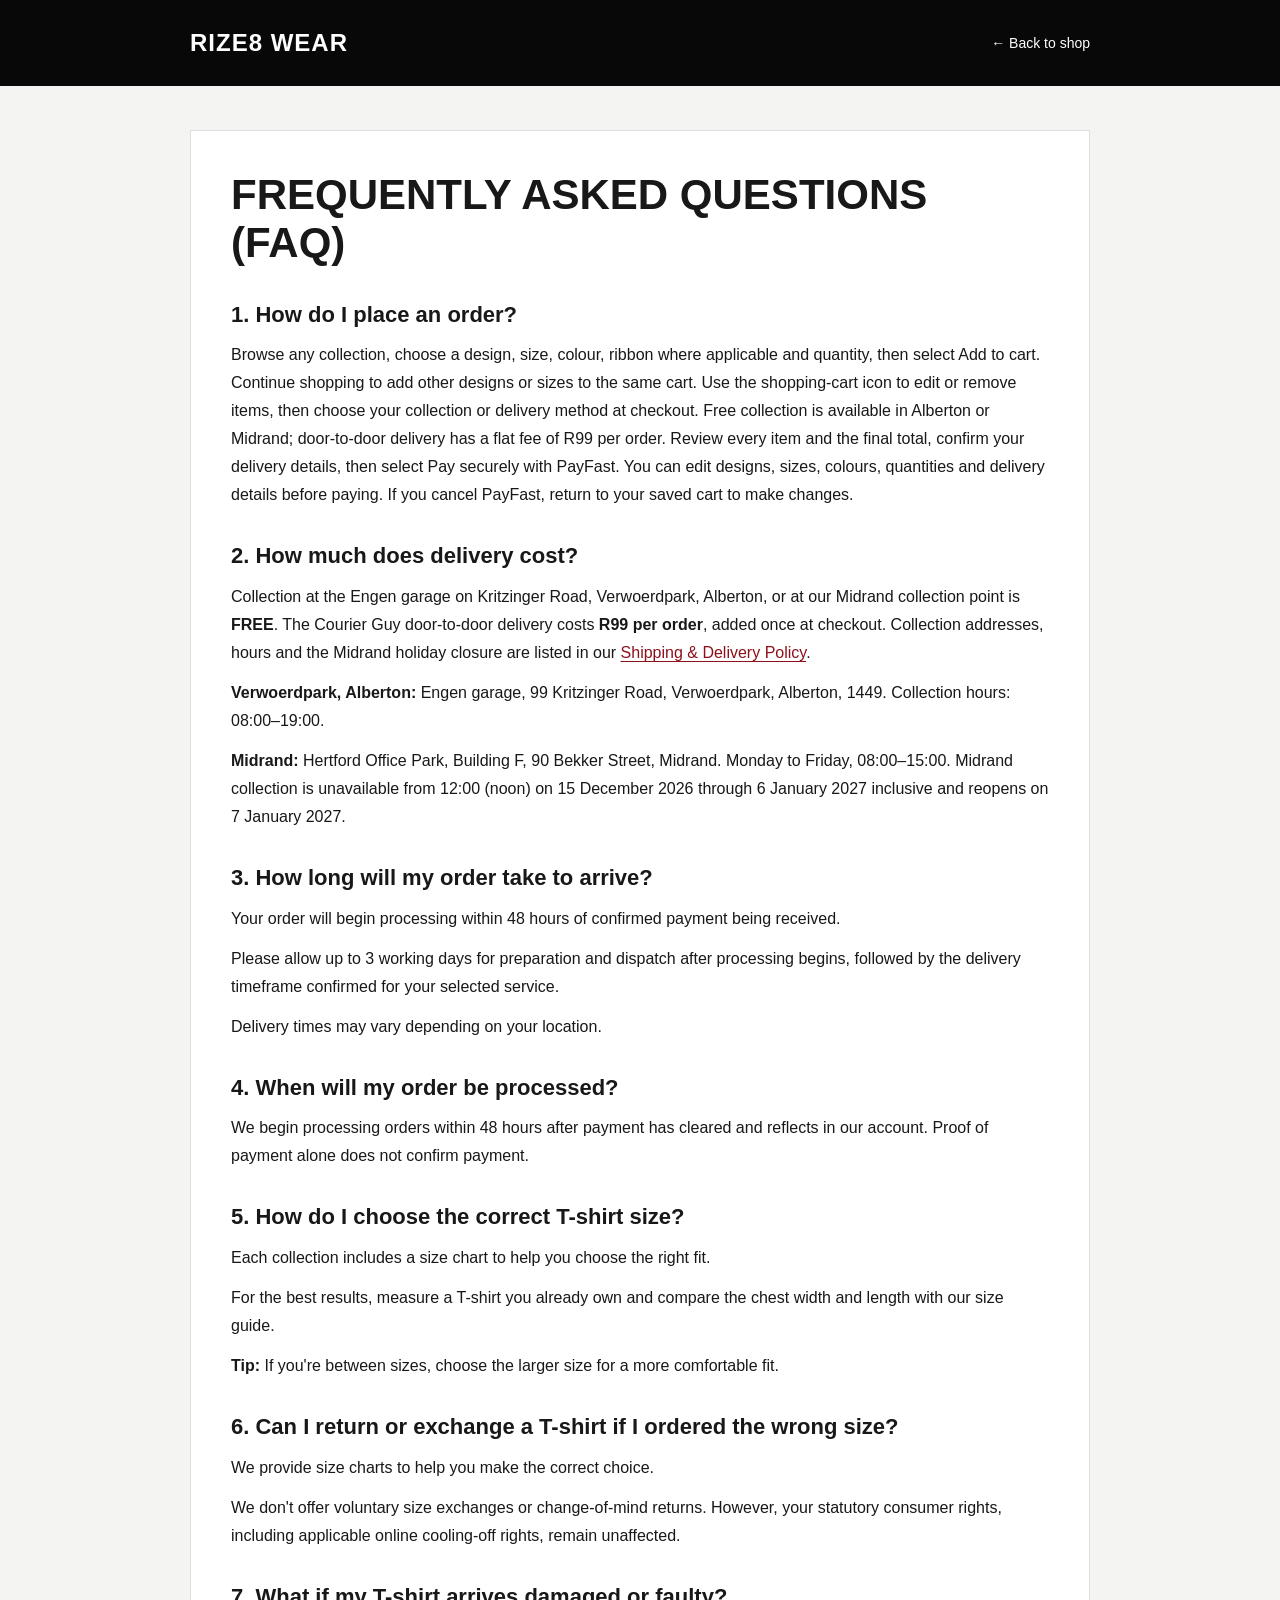
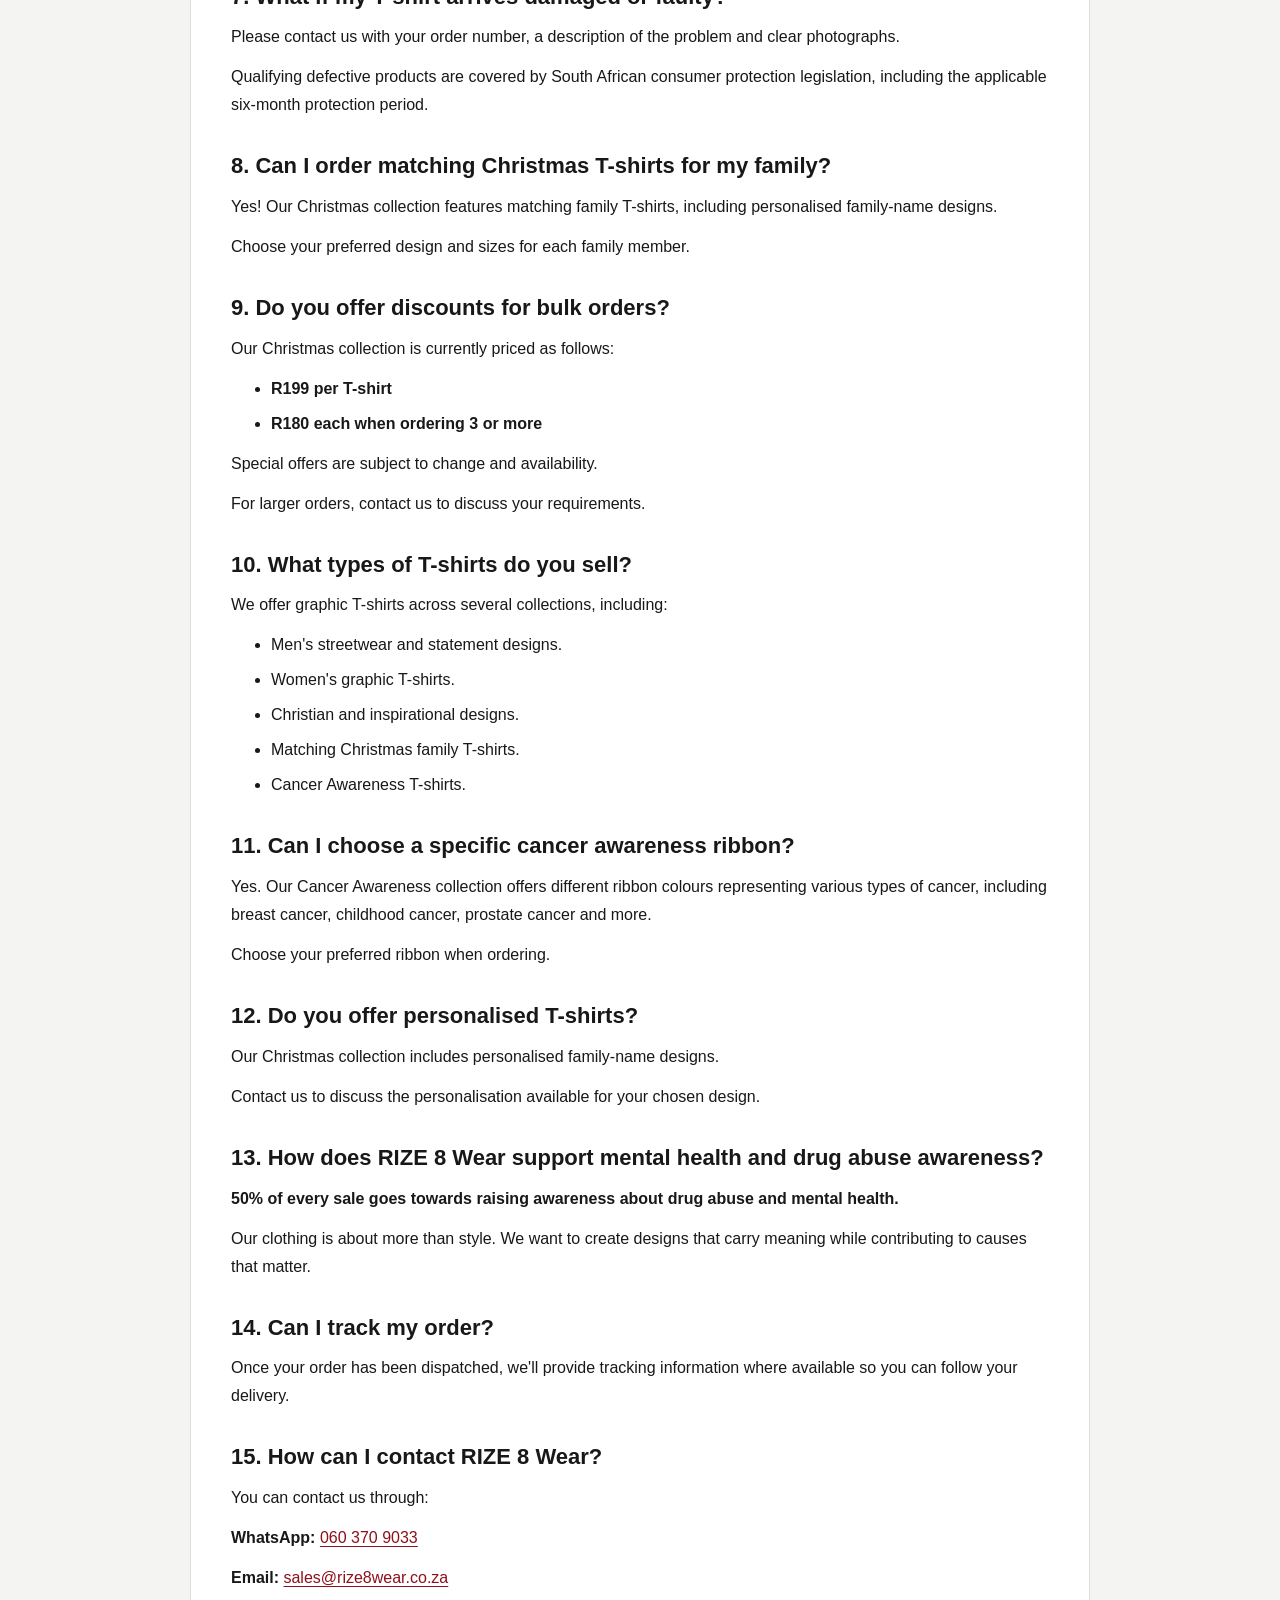
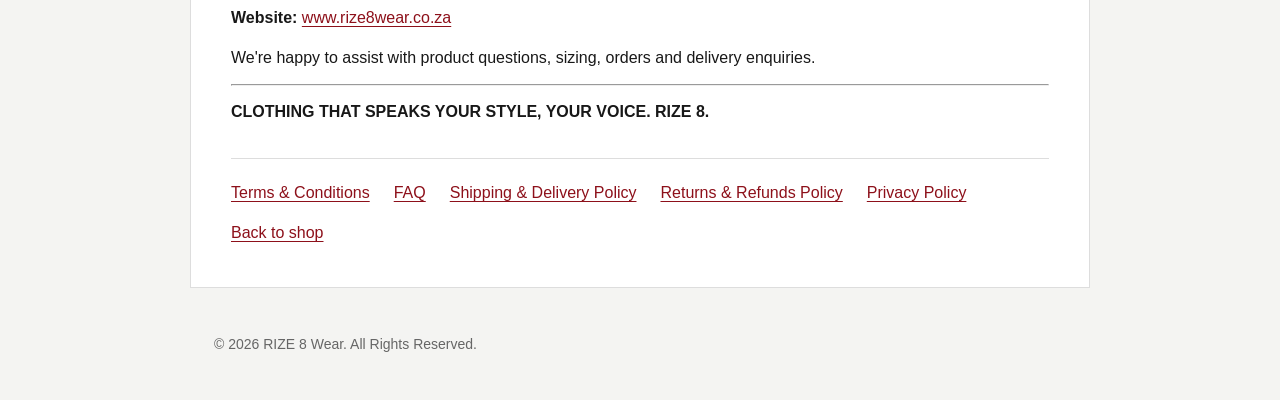
==== commit b2415a05: "Describe door delivery as a flat R99 fee" ====
--- a/faq.html
+++ b/faq.html
@@ -18,7 +18,7 @@
 </head><body>
 <noscript><img height="1" width="1" style="display:none" src="https://www.facebook.com/tr?id=1928208843860853&amp;ev=PageView&amp;noscript=1" alt=""></noscript><header><a class="brand" href="/">RIZE8 WEAR</a><a class="back" href="/">← Back to shop</a></header><main><h1>FREQUENTLY ASKED QUESTIONS (FAQ)</h1>
 <h2>1. How do I place an order?</h2>
-<p>Browse any collection, choose a design, size, colour, ribbon where applicable and quantity, then select Add to cart. Continue shopping to add other designs or sizes to the same cart. Use the shopping-cart icon to edit or remove items, then choose your collection or delivery method at checkout. Free collection is available in Alberton or Midrand; door delivery uses our fixed store fee displayed at checkout. Review every item and the final total, confirm your delivery details, then select Pay securely with PayFast. You can edit designs, sizes, colours, quantities and delivery details before paying. If you cancel PayFast, return to your saved cart to make changes.</p>
+<p>Browse any collection, choose a design, size, colour, ribbon where applicable and quantity, then select Add to cart. Continue shopping to add other designs or sizes to the same cart. Use the shopping-cart icon to edit or remove items, then choose your collection or delivery method at checkout. Free collection is available in Alberton or Midrand; door-to-door delivery has a flat fee of R99 per order. Review every item and the final total, confirm your delivery details, then select Pay securely with PayFast. You can edit designs, sizes, colours, quantities and delivery details before paying. If you cancel PayFast, return to your saved cart to make changes.</p>
 <h2>2. How much does delivery cost?</h2>
 <p>Collection at the Engen garage on Kritzinger Road, Verwoerdpark, Alberton, or at our Midrand collection point is <strong>FREE</strong>. The Courier Guy door-to-door delivery costs <strong>R99 per order</strong>, added once at checkout. Collection addresses, hours and the Midrand holiday closure are listed in our <a href="shipping.html">Shipping &amp; Delivery Policy</a>.</p>
 <p><strong>Verwoerdpark, Alberton:</strong> Engen garage, 99 Kritzinger Road, Verwoerdpark, Alberton, 1449. Collection hours: 08:00–19:00.</p><p><strong>Midrand:</strong> Hertford Office Park, Building F, 90 Bekker Street, Midrand. Monday to Friday, 08:00–15:00. Midrand collection is unavailable from 12:00 (noon) on 15 December 2026 through 6 January 2027 inclusive and reopens on 7 January 2027.</p>
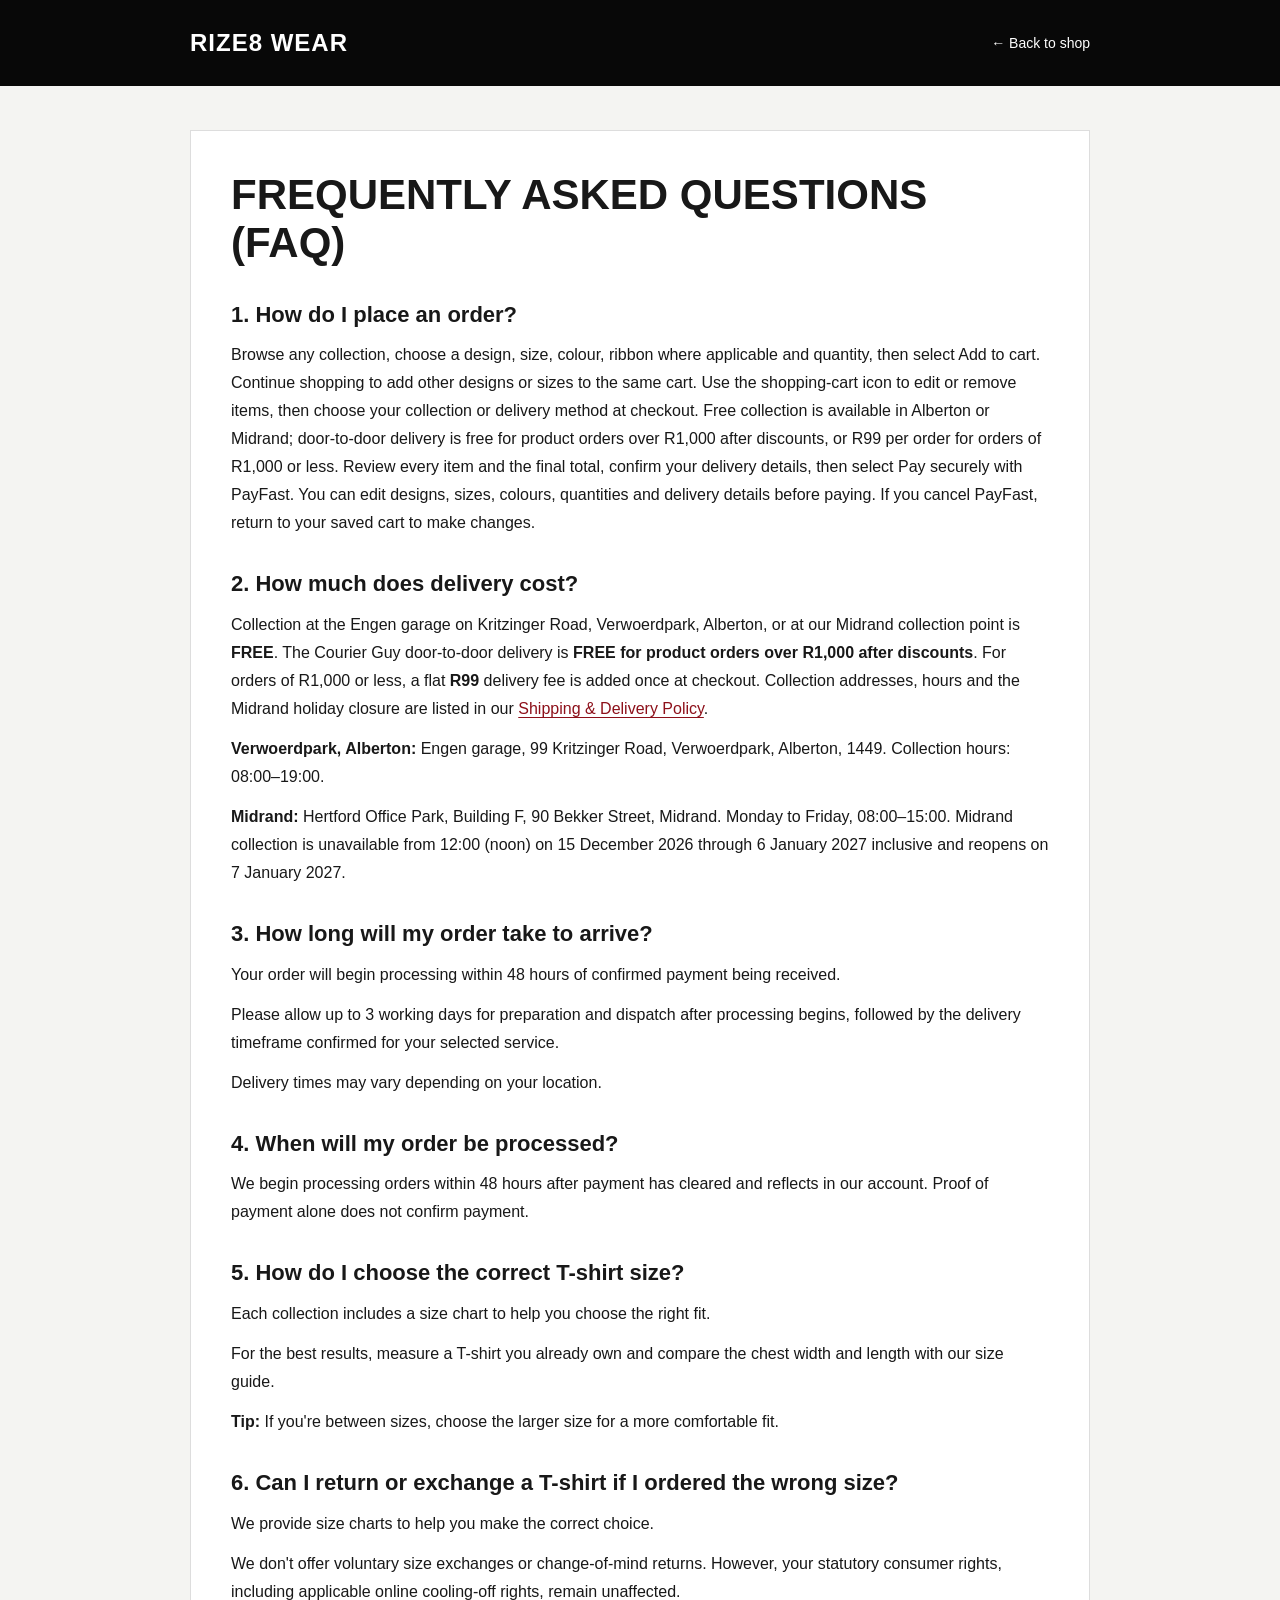
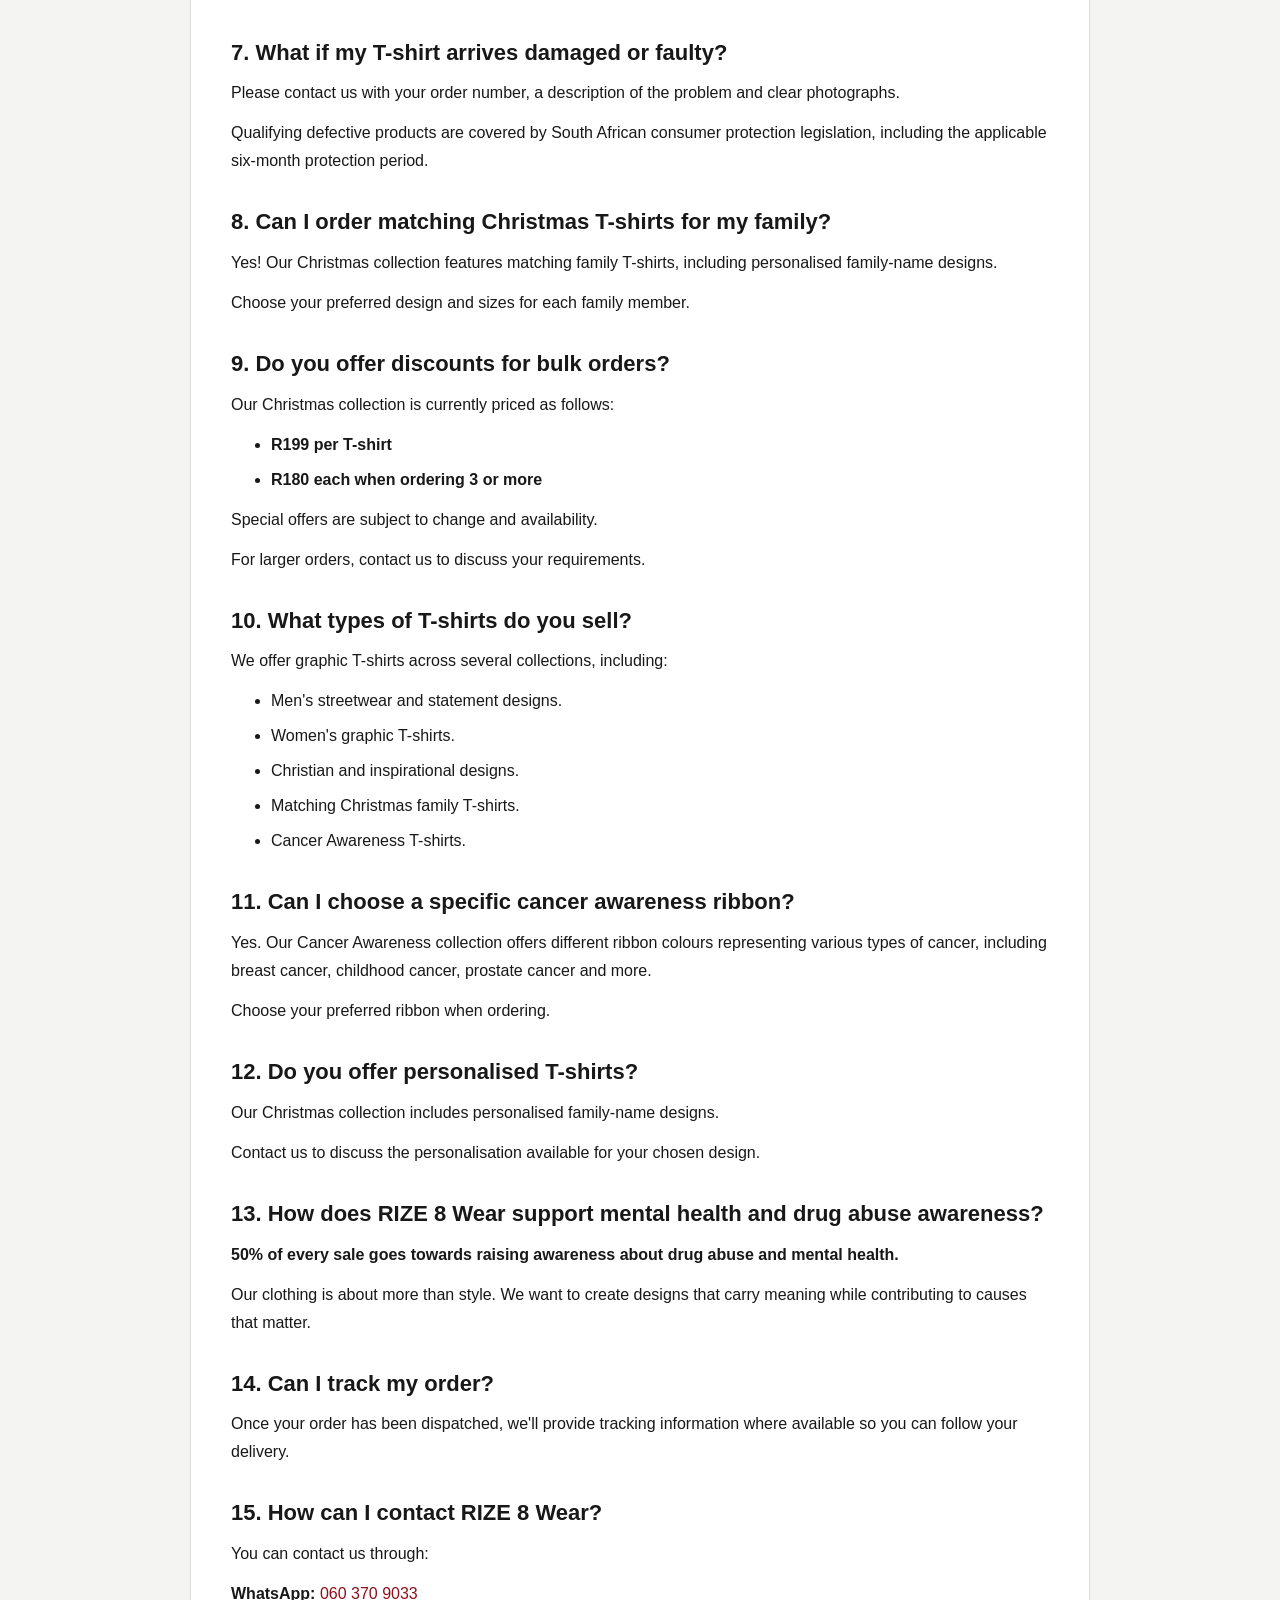
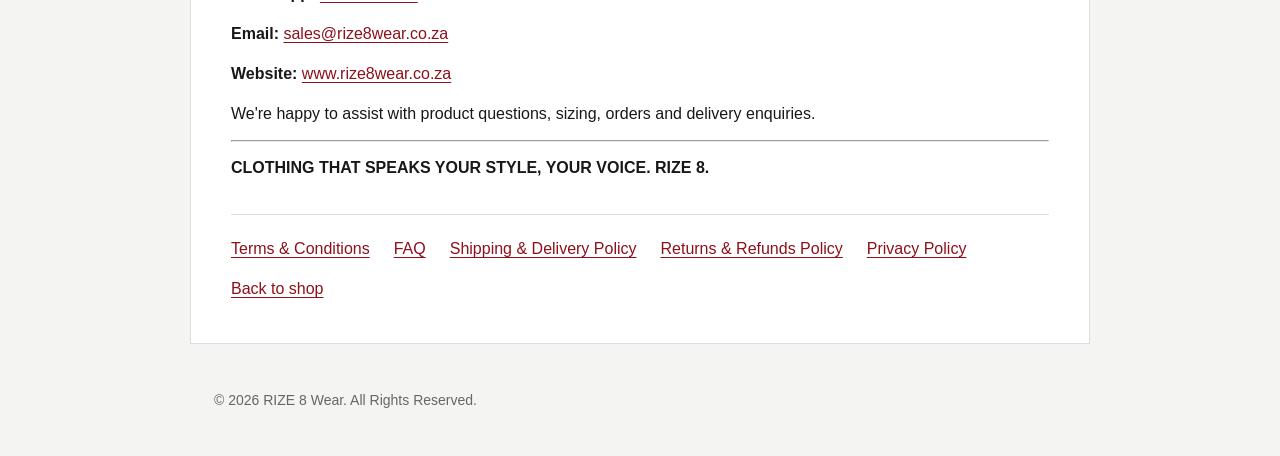
==== commit 0c34202c: "Offer free shipping on discounted product orders over R1000" ====
--- a/faq.html
+++ b/faq.html
@@ -18,9 +18,9 @@
 </head><body>
 <noscript><img height="1" width="1" style="display:none" src="https://www.facebook.com/tr?id=1928208843860853&amp;ev=PageView&amp;noscript=1" alt=""></noscript><header><a class="brand" href="/">RIZE8 WEAR</a><a class="back" href="/">← Back to shop</a></header><main><h1>FREQUENTLY ASKED QUESTIONS (FAQ)</h1>
 <h2>1. How do I place an order?</h2>
-<p>Browse any collection, choose a design, size, colour, ribbon where applicable and quantity, then select Add to cart. Continue shopping to add other designs or sizes to the same cart. Use the shopping-cart icon to edit or remove items, then choose your collection or delivery method at checkout. Free collection is available in Alberton or Midrand; door-to-door delivery has a flat fee of R99 per order. Review every item and the final total, confirm your delivery details, then select Pay securely with PayFast. You can edit designs, sizes, colours, quantities and delivery details before paying. If you cancel PayFast, return to your saved cart to make changes.</p>
+<p>Browse any collection, choose a design, size, colour, ribbon where applicable and quantity, then select Add to cart. Continue shopping to add other designs or sizes to the same cart. Use the shopping-cart icon to edit or remove items, then choose your collection or delivery method at checkout. Free collection is available in Alberton or Midrand; door-to-door delivery is free for product orders over R1,000 after discounts, or R99 per order for orders of R1,000 or less. Review every item and the final total, confirm your delivery details, then select Pay securely with PayFast. You can edit designs, sizes, colours, quantities and delivery details before paying. If you cancel PayFast, return to your saved cart to make changes.</p>
 <h2>2. How much does delivery cost?</h2>
-<p>Collection at the Engen garage on Kritzinger Road, Verwoerdpark, Alberton, or at our Midrand collection point is <strong>FREE</strong>. The Courier Guy door-to-door delivery costs <strong>R99 per order</strong>, added once at checkout. Collection addresses, hours and the Midrand holiday closure are listed in our <a href="shipping.html">Shipping &amp; Delivery Policy</a>.</p>
+<p>Collection at the Engen garage on Kritzinger Road, Verwoerdpark, Alberton, or at our Midrand collection point is <strong>FREE</strong>. The Courier Guy door-to-door delivery is <strong>FREE for product orders over R1,000 after discounts</strong>. For orders of R1,000 or less, a flat <strong>R99</strong> delivery fee is added once at checkout. Collection addresses, hours and the Midrand holiday closure are listed in our <a href="shipping.html">Shipping &amp; Delivery Policy</a>.</p>
 <p><strong>Verwoerdpark, Alberton:</strong> Engen garage, 99 Kritzinger Road, Verwoerdpark, Alberton, 1449. Collection hours: 08:00–19:00.</p><p><strong>Midrand:</strong> Hertford Office Park, Building F, 90 Bekker Street, Midrand. Monday to Friday, 08:00–15:00. Midrand collection is unavailable from 12:00 (noon) on 15 December 2026 through 6 January 2027 inclusive and reopens on 7 January 2027.</p>
 <h2>3. How long will my order take to arrive?</h2>
 <p>Your order will begin processing within 48 hours of confirmed payment being received.</p>
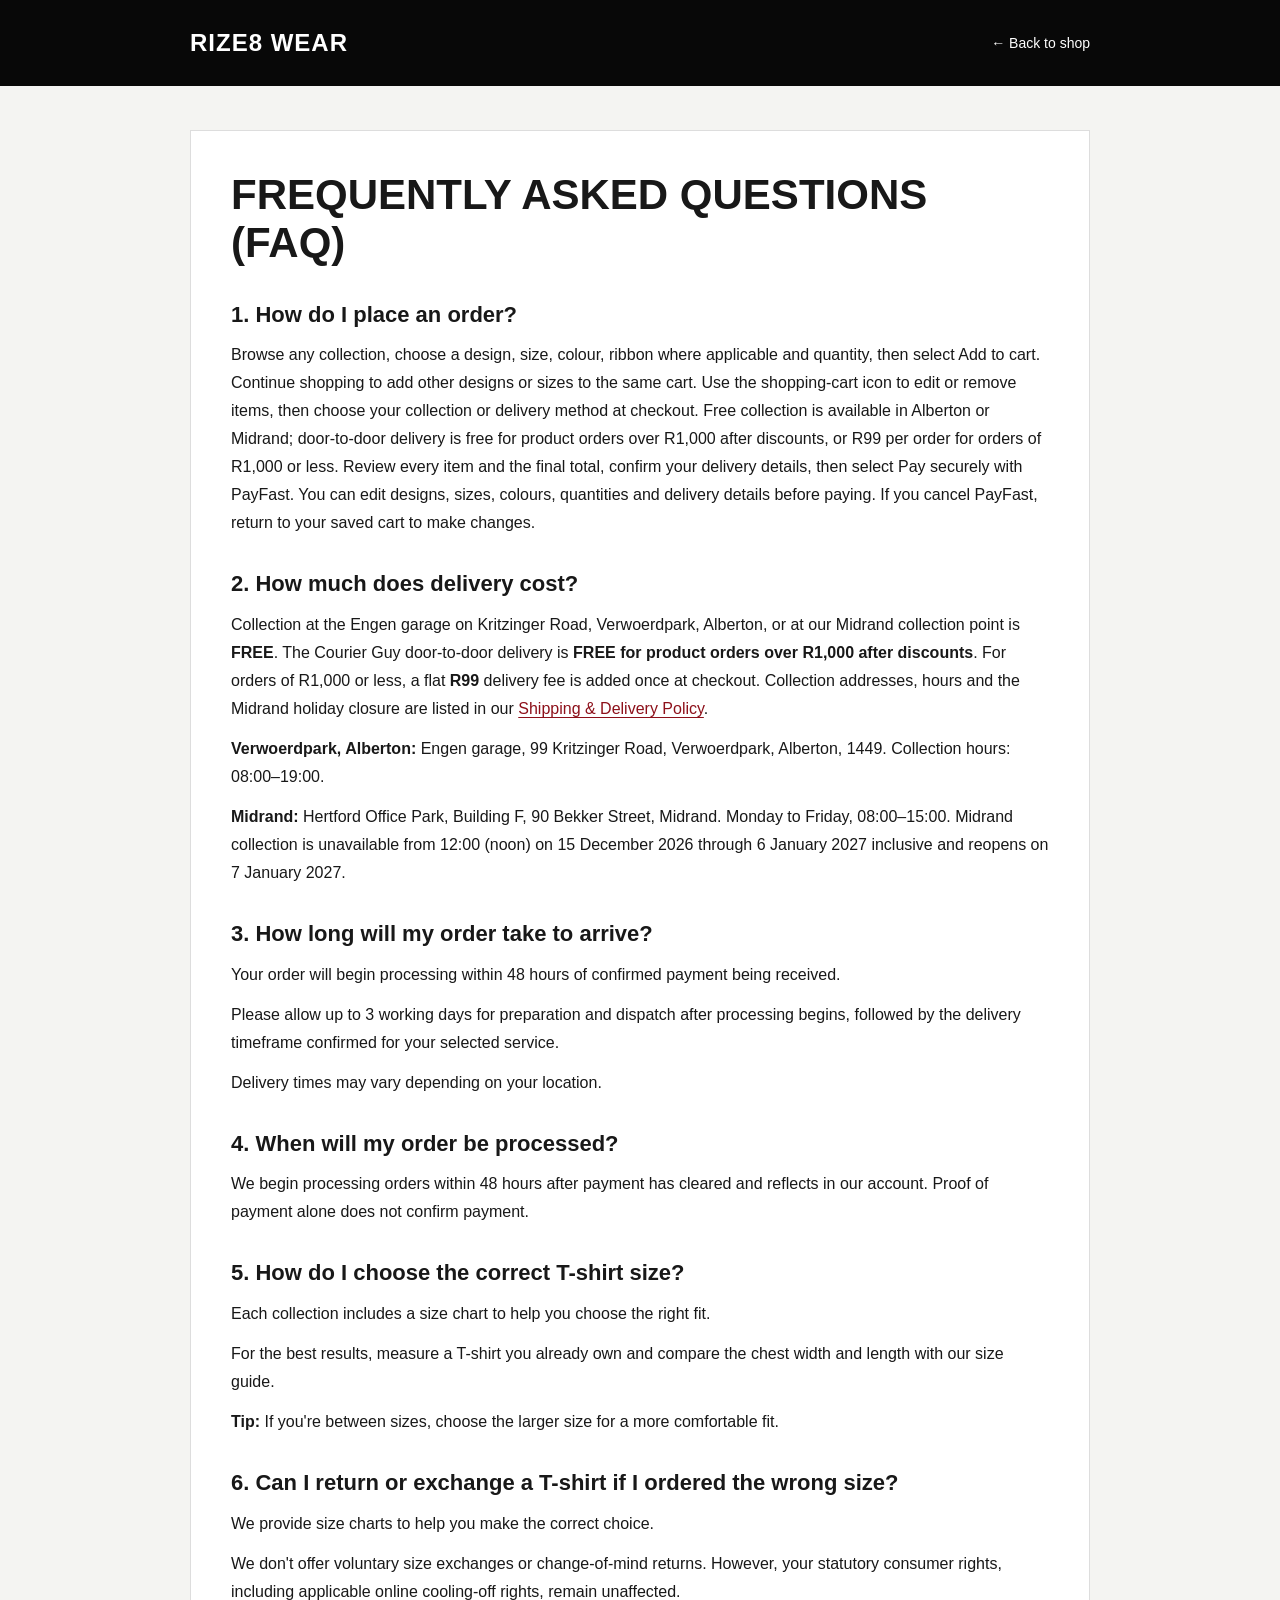
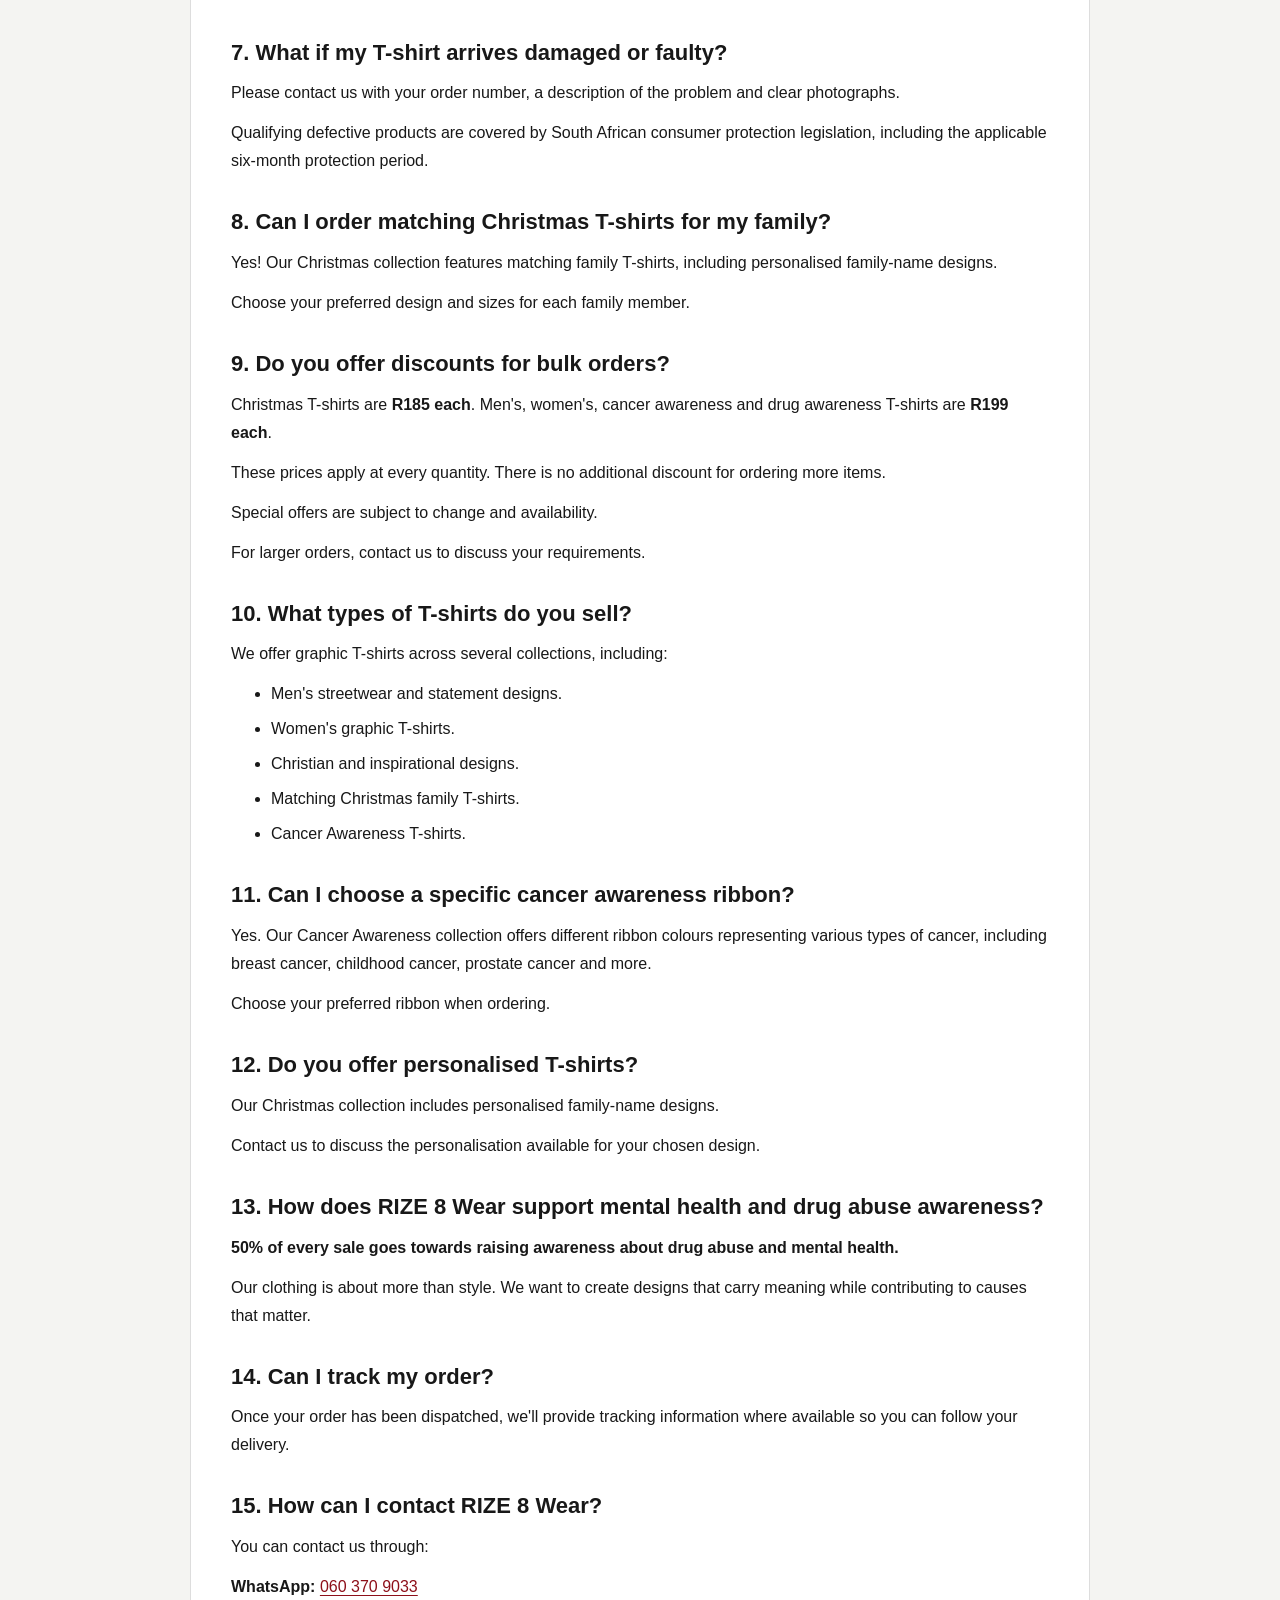
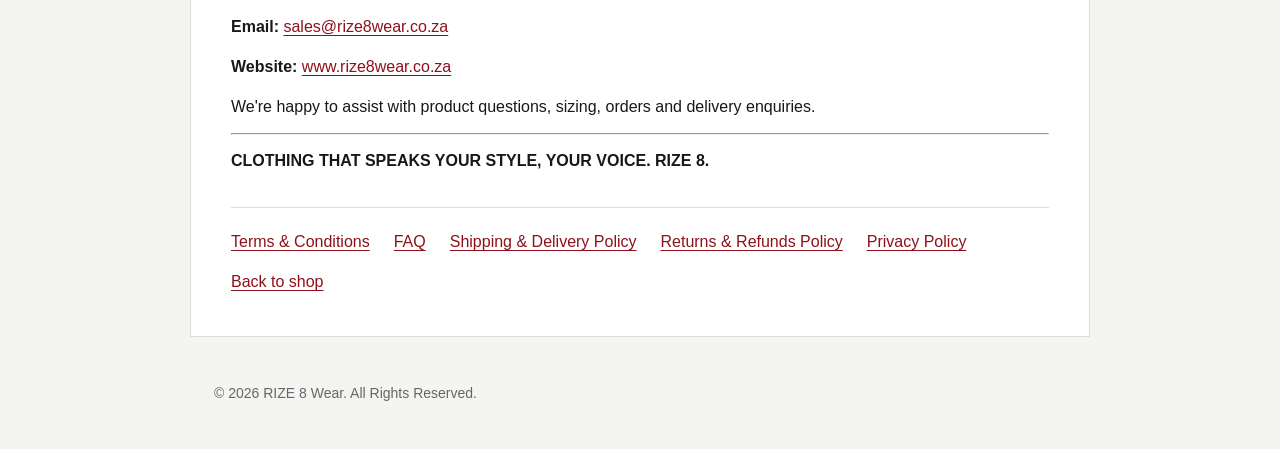
==== commit ed6b7475: "Set Christmas shirts to R185 and other collections to R199 without bulk discounts" ====
--- a/faq.html
+++ b/faq.html
@@ -42,8 +42,8 @@
 <p>Yes! Our Christmas collection features matching family T-shirts, including personalised family-name designs.</p>
 <p>Choose your preferred design and sizes for each family member.</p>
 <h2>9. Do you offer discounts for bulk orders?</h2>
-<p>Our Christmas collection is currently priced as follows:</p>
-<ul><li><strong>R199 per T-shirt</strong></li><li><strong>R180 each when ordering 3 or more</strong></li></ul>
+<p>Christmas T-shirts are <strong>R185 each</strong>. Men's, women's, cancer awareness and drug awareness T-shirts are <strong>R199 each</strong>.</p>
+<p>These prices apply at every quantity. There is no additional discount for ordering more items.</p>
 <p>Special offers are subject to change and availability.</p>
 <p>For larger orders, contact us to discuss your requirements.</p>
 <h2>10. What types of T-shirts do you sell?</h2>
